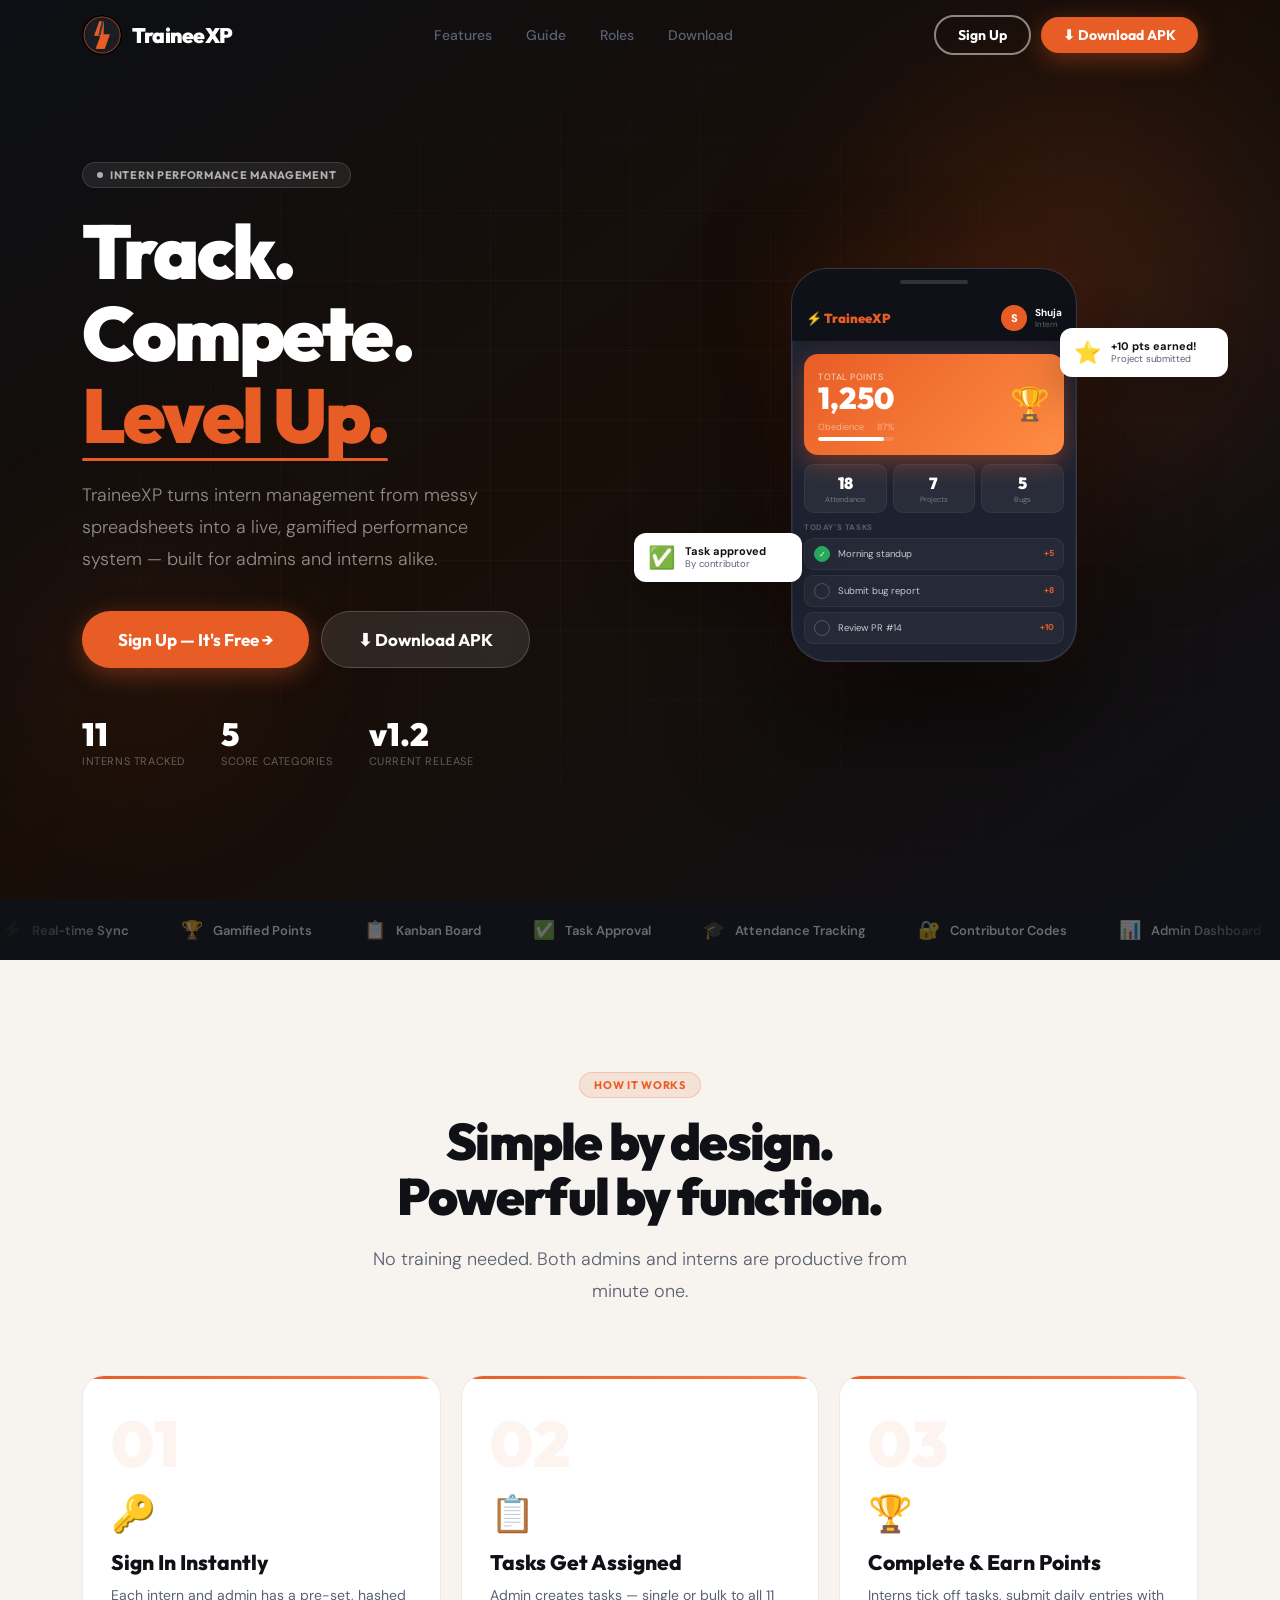
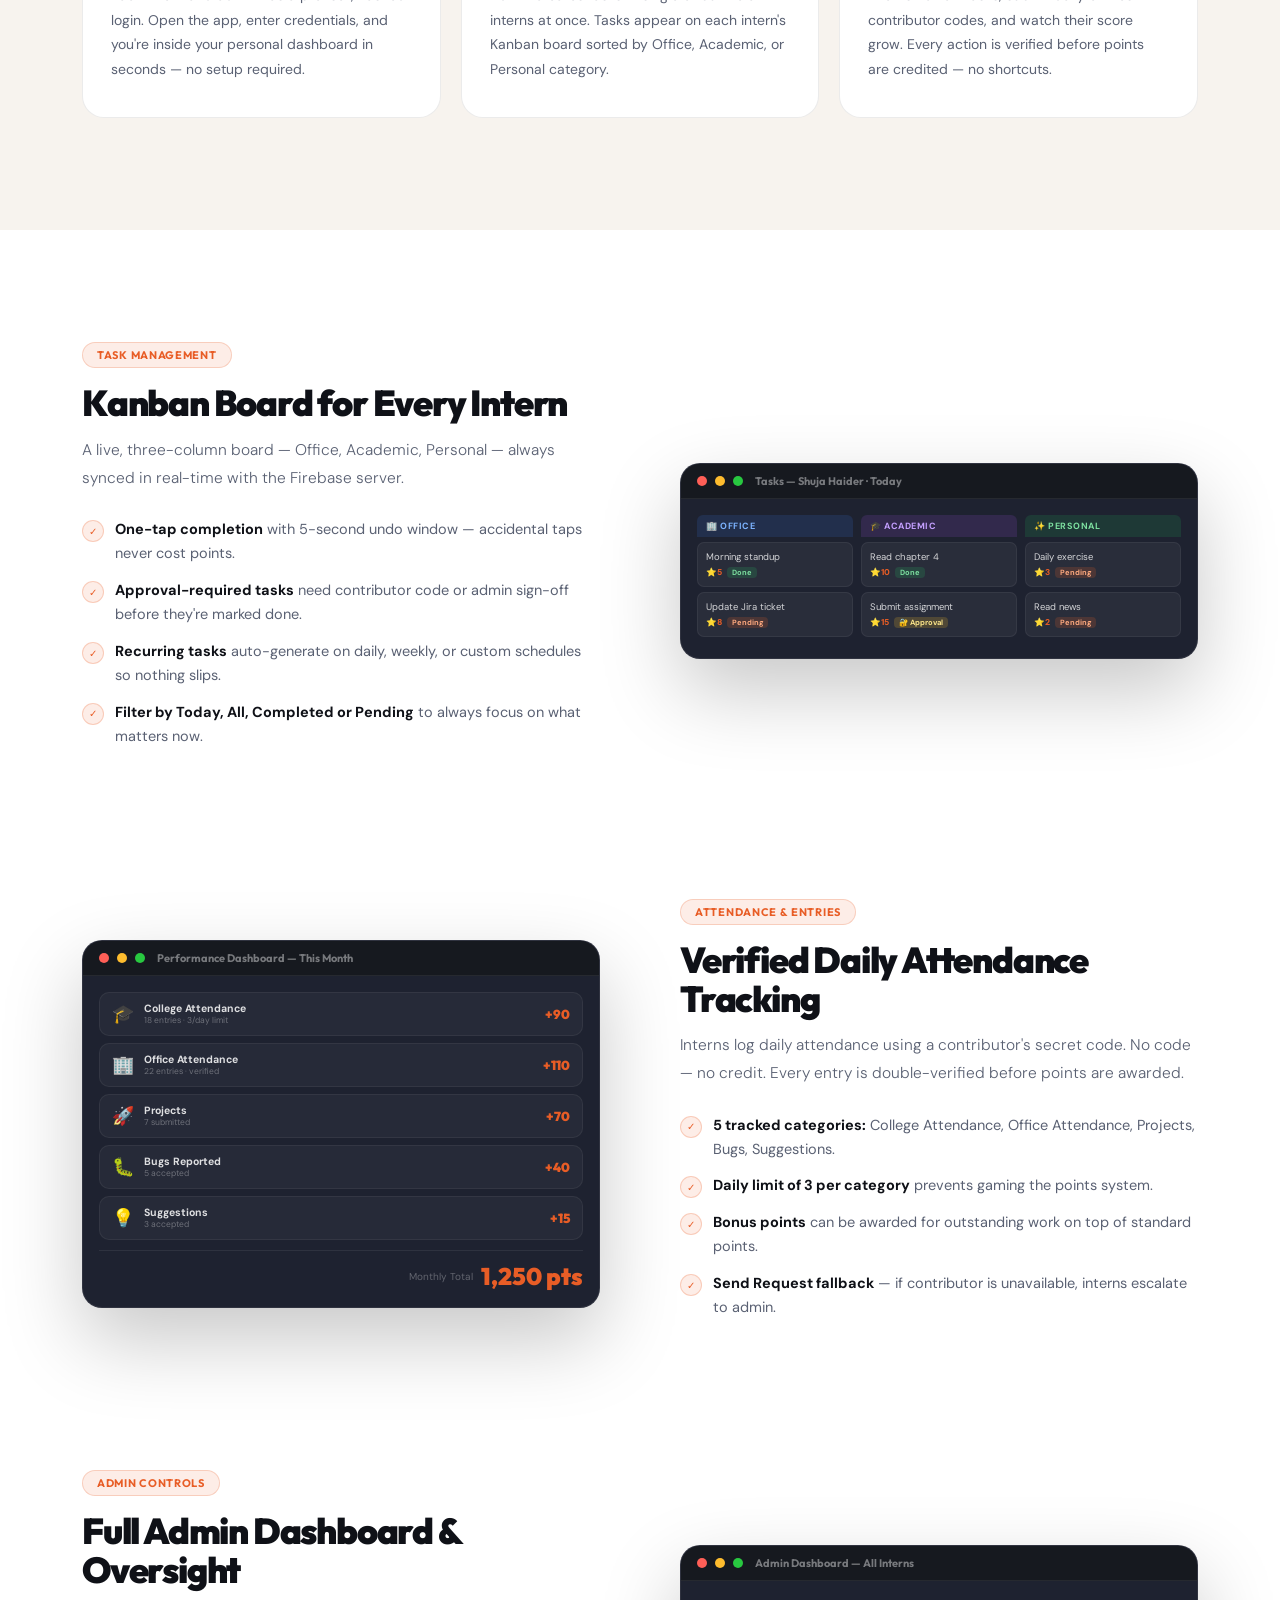
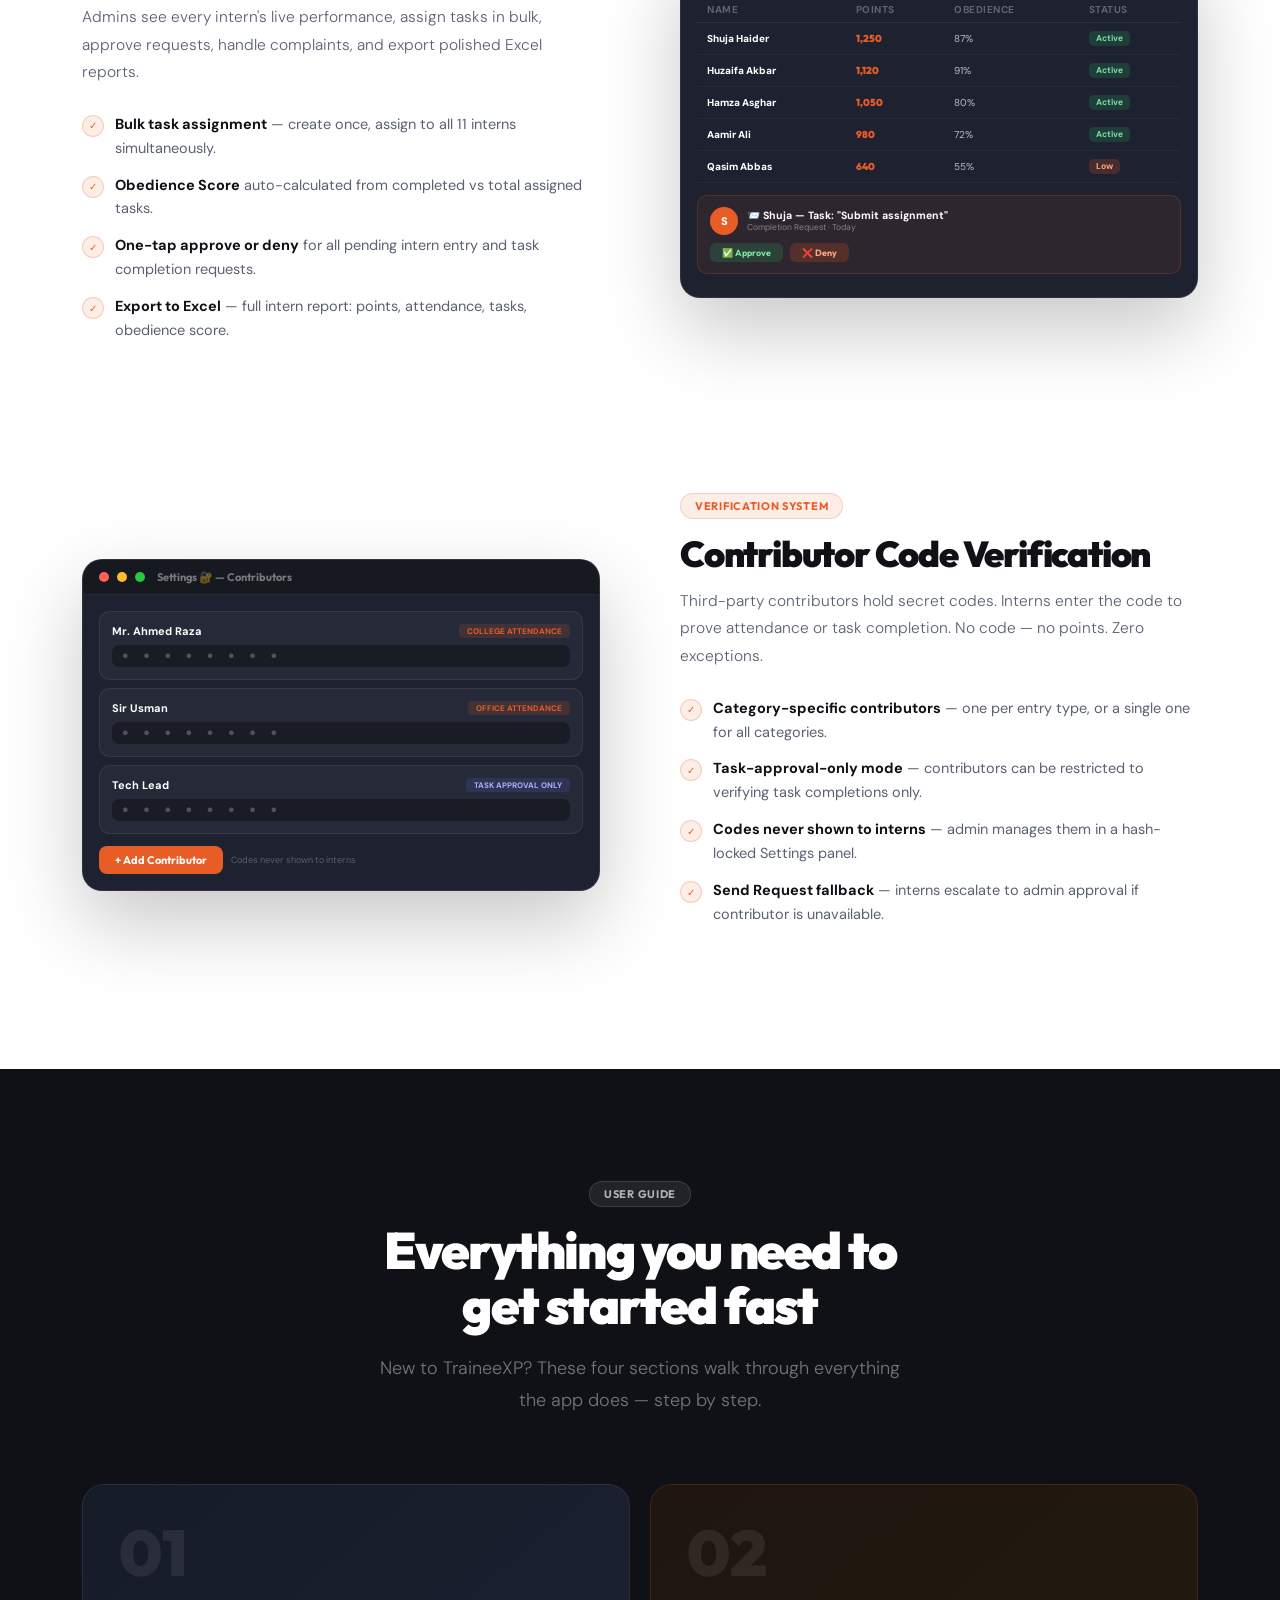
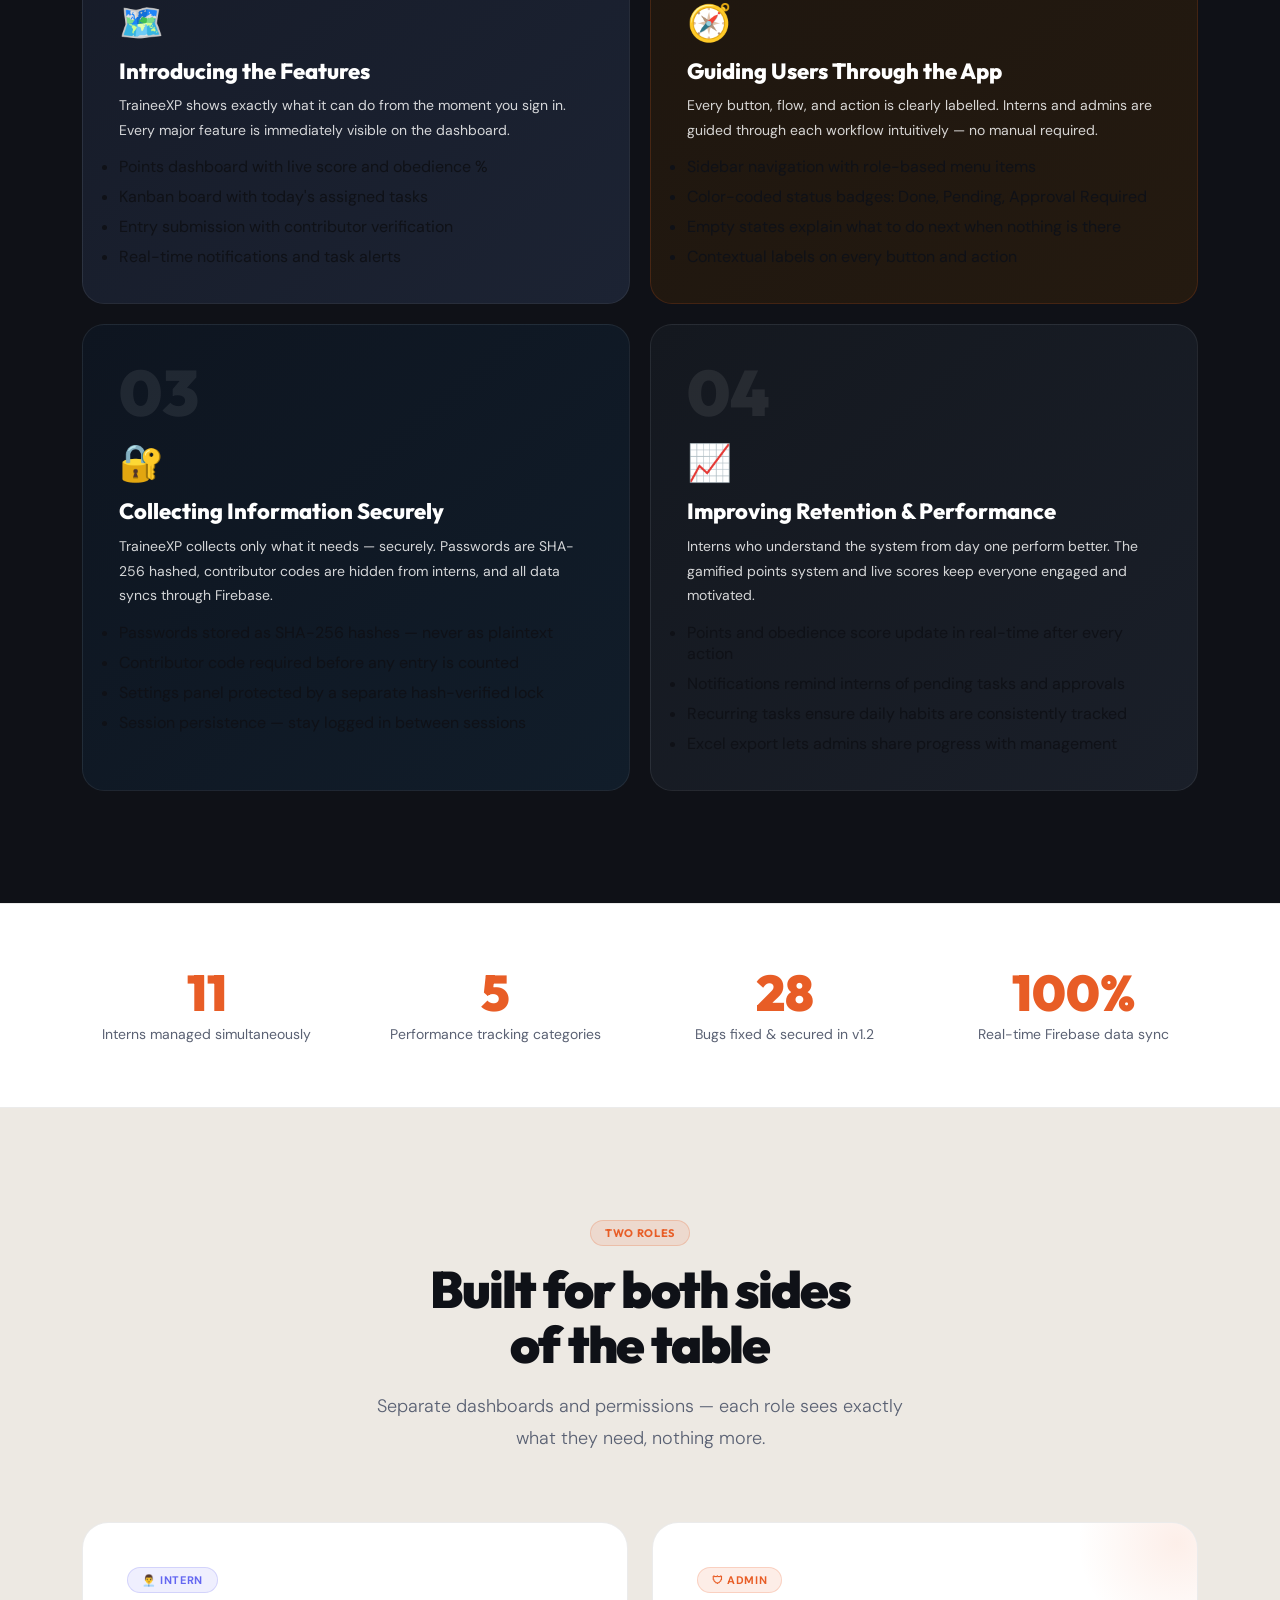
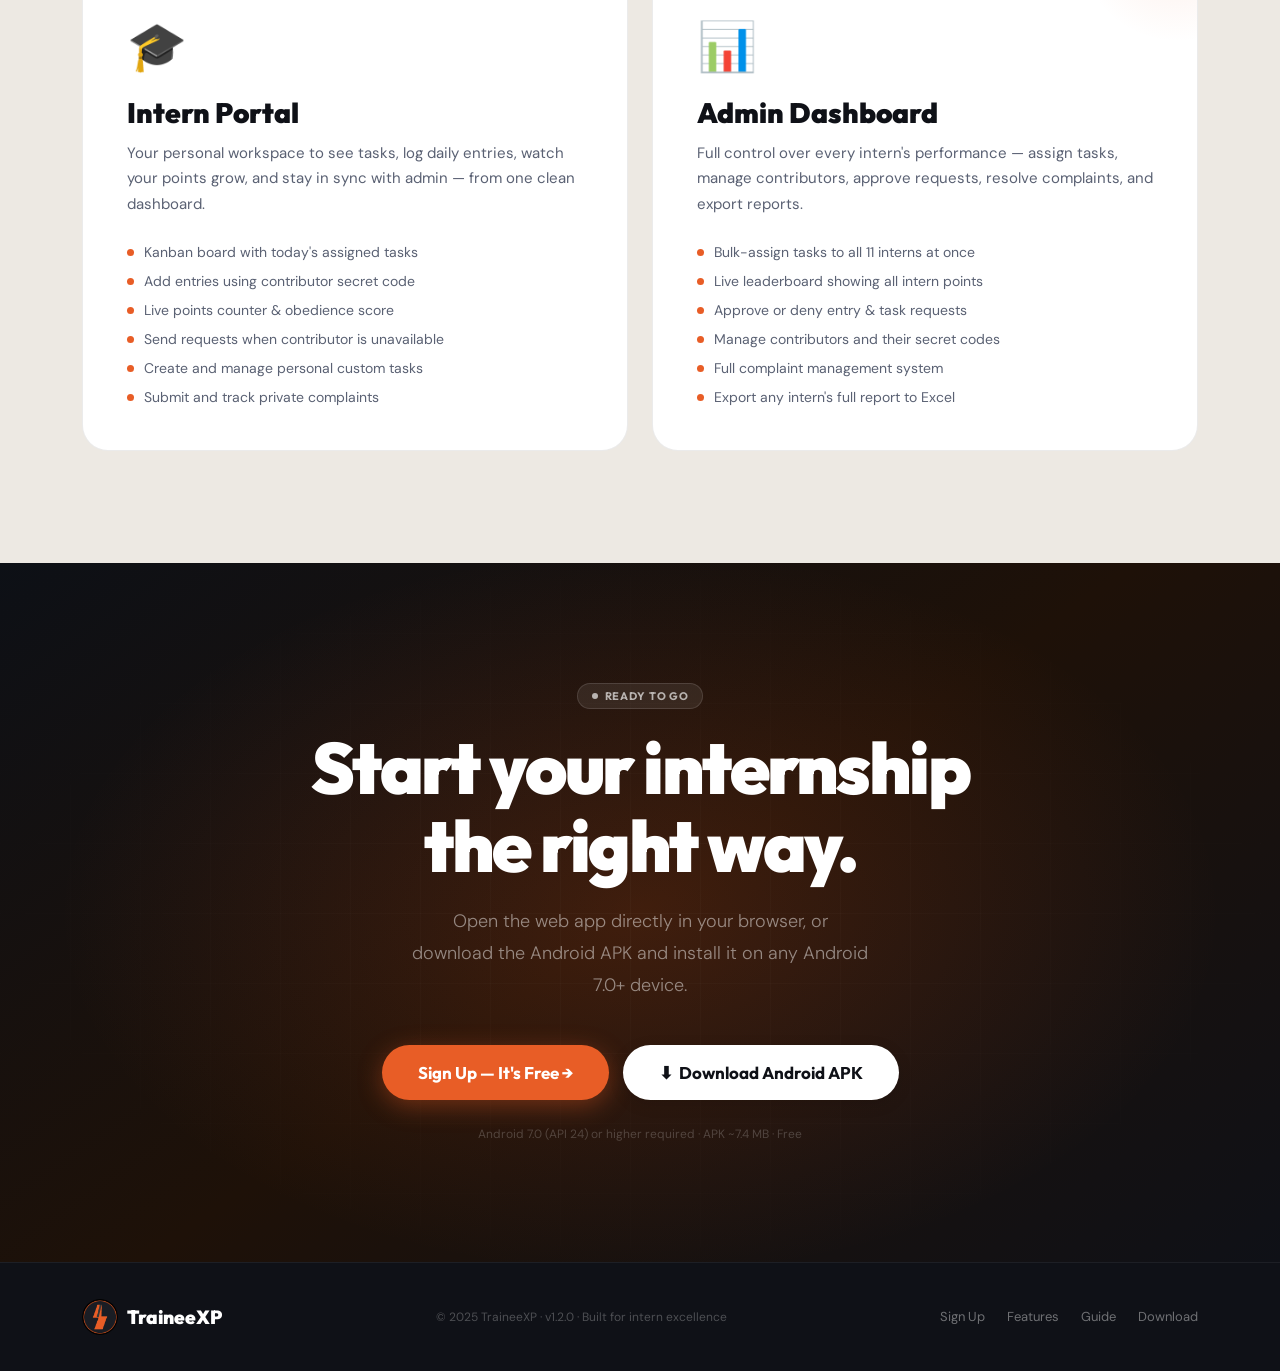
==== landing.html @ 6920e847 "tr" ====
<!DOCTYPE html>
<html lang="en">
<head>
<meta charset="UTF-8">
<meta name="viewport" content="width=device-width, initial-scale=1.0">
<meta name="description" content="TraineeXP — Gamified intern performance management. Track tasks, earn points, manage attendance — all in real-time.">
<title>TraineeXP — Intern Performance Management</title>
<link href="https://fonts.googleapis.com/css2?family=Outfit:wght@300;400;500;600;700;800;900&family=DM+Sans:ital,opsz,wght@0,9..40,300;0,9..40,400;0,9..40,500;0,9..40,600;1,9..40,300&display=swap" rel="stylesheet">
<style>
/* ═══════════════════════════════════════════
   TOKENS
═══════════════════════════════════════════ */
:root{
  --orange:#e85d26;--orange-h:#ff7a42;
  --orange-dim:rgba(232,93,38,.11);
  --dark:#0f1117;--dark2:#16191f;--dark3:#1e2230;--dark4:#252b3b;
  --cream:#f7f3ee;--cream2:#ede9e3;
  --txt:#0f1117;--txt2:#5a6173;--txt3:#9aa0b2;
  --bdr:rgba(0,0,0,.08);--bdr-d:rgba(255,255,255,.07);
  --r:16px;
}
*,*::before,*::after{box-sizing:border-box;margin:0;padding:0;}
html{scroll-behavior:smooth;}
body{font-family:'DM Sans',sans-serif;background:var(--cream);color:var(--txt);overflow-x:hidden;-webkit-font-smoothing:antialiased;}
h1,h2,h3,h4{font-family:'Outfit',sans-serif;line-height:1.08;}
a{text-decoration:none;color:inherit;}
img{display:block;max-width:100%;}
::-webkit-scrollbar{width:4px;}::-webkit-scrollbar-thumb{background:var(--orange);border-radius:99px;}

/* ═══════════════════════════════════════════
   UTILS
═══════════════════════════════════════════ */
.w{max-width:1180px;margin:0 auto;padding:0 32px;}
.tc{text-align:center;}.tc .sp{margin:0 auto;}

.btn{display:inline-flex;align-items:center;gap:8px;padding:13px 26px;border-radius:99px;font-family:'Outfit',sans-serif;font-size:15px;font-weight:700;transition:all .22s;white-space:nowrap;border:none;cursor:pointer;}
.btn-lg{padding:17px 36px;font-size:17px;}
.btn-o{background:var(--orange);color:#fff;box-shadow:0 6px 24px rgba(232,93,38,.38);}
.btn-o:hover{background:var(--orange-h);box-shadow:0 8px 32px rgba(232,93,38,.55);transform:translateY(-2px);}
.btn-w{background:#fff;color:var(--dark);box-shadow:0 4px 16px rgba(0,0,0,.12);}
.btn-w:hover{box-shadow:0 8px 28px rgba(0,0,0,.2);transform:translateY(-2px);}
.btn-ghost{background:rgba(255,255,255,.1);color:#fff;border:1.5px solid rgba(255,255,255,.18);backdrop-filter:blur(8px);}
.btn-ghost:hover{background:rgba(255,255,255,.18);transform:translateY(-1px);}
.btn-od{background:transparent;color:#fff;border:2px solid rgba(255,255,255,.5);font-weight:700;}
.btn-od:hover{border-color:var(--orange);color:var(--orange);background:rgba(232,93,38,.08);}
#nav.solid .btn-od{color:var(--txt);border-color:var(--orange);}
#nav.solid .btn-od:hover{background:var(--orange);color:#fff;}

.pill{display:inline-flex;align-items:center;gap:7px;padding:5px 14px;border-radius:99px;font-family:'Outfit',sans-serif;font-size:11px;font-weight:700;text-transform:uppercase;letter-spacing:.7px;}
.pill-o{background:var(--orange-dim);color:var(--orange);border:1px solid rgba(232,93,38,.22);}
.pill-d{background:rgba(255,255,255,.08);color:rgba(255,255,255,.65);border:1px solid rgba(255,255,255,.12);}
.pdot{width:6px;height:6px;border-radius:50%;background:currentColor;animation:pdotP 2s ease-in-out infinite;}
@keyframes pdotP{0%,100%{transform:scale(1);opacity:1;}50%{transform:scale(1.7);opacity:.5;}}

/* ═══════════════════════════════════════════
   NAV
═══════════════════════════════════════════ */
#nav{position:fixed;top:0;left:0;right:0;z-index:1000;transition:background .3s,box-shadow .3s;}
#nav.solid{background:rgba(247,243,238,.92);backdrop-filter:blur(20px);border-bottom:1px solid var(--bdr);box-shadow:0 2px 16px rgba(0,0,0,.06);}
.ni{display:flex;align-items:center;justify-content:space-between;height:70px;}
.nlogo{font-family:'Outfit',sans-serif;font-size:21px;font-weight:900;display:flex;align-items:center;gap:10px;letter-spacing:-.5px;color:#fff;transition:color .3s;}
#nav.solid .nlogo{color:var(--dark);}
.nlogo-ic{width:40px;height:40px;border-radius:50%;overflow:hidden;flex-shrink:0;display:flex;align-items:center;justify-content:center;}
.nlinks{display:flex;align-items:center;gap:34px;list-style:none;font-size:14px;font-weight:500;color:var(--txt2);}
.nlinks a:hover{color:var(--orange);}
.nact{display:flex;align-items:center;gap:10px;}
.nburger{display:none;flex-direction:column;gap:5px;padding:6px;background:none;border:none;cursor:pointer;}
.nburger span{display:block;width:22px;height:2px;background:var(--txt);border-radius:2px;transition:.3s;}

/* ═══════════════════════════════════════════
   MOBILE DRAWER
═══════════════════════════════════════════ */
.drawer{position:fixed;inset:0;z-index:999;background:var(--dark);display:none;flex-direction:column;align-items:center;justify-content:center;gap:32px;}
.drawer.open{display:flex;}
.drawer a{font-family:'Outfit',sans-serif;font-size:28px;font-weight:800;color:rgba(255,255,255,.7);transition:.2s;}
.drawer a:hover{color:var(--orange);}
.dclose{position:absolute;top:24px;right:26px;font-size:26px;color:rgba(255,255,255,.6);background:none;border:none;cursor:pointer;}

/* ═══════════════════════════════════════════
   HERO
═══════════════════════════════════════════ */
.hero{min-height:100vh;background:linear-gradient(145deg,#0c0f14 0%,#180e08 48%,#0f1117 100%);display:flex;align-items:center;padding:110px 0 80px;position:relative;overflow:hidden;}
.hgrid{position:absolute;inset:0;pointer-events:none;background-image:linear-gradient(rgba(255,255,255,.026) 1px,transparent 1px),linear-gradient(90deg,rgba(255,255,255,.026) 1px,transparent 1px);background-size:70px 70px;mask-image:radial-gradient(ellipse 90% 80% at 50% 50%,black 20%,transparent 75%);}
.hglow{position:absolute;border-radius:50%;filter:blur(80px);pointer-events:none;}
.hg1{width:580px;height:480px;right:-80px;top:5%;background:radial-gradient(circle,rgba(232,93,38,.23) 0%,transparent 70%);animation:gf 9s ease-in-out infinite;}
.hg2{width:320px;height:320px;left:-20px;bottom:8%;background:radial-gradient(circle,rgba(232,93,38,.1) 0%,transparent 70%);animation:gf 13s ease-in-out infinite reverse;}
@keyframes gf{0%,100%{transform:translateY(0);}50%{transform:translateY(-26px);}}
.hero-in{display:grid;grid-template-columns:1fr 1fr;gap:60px;align-items:center;position:relative;z-index:1;}
.htxt{color:#fff;}
.hey{margin-bottom:22px;}
.hh1{font-size:clamp(44px,6vw,76px);font-weight:900;letter-spacing:-2.5px;margin-bottom:22px;color:#fff;}
.hh1 em{font-style:normal;color:var(--orange);position:relative;display:inline-block;}
.hh1 em::after{content:'';position:absolute;left:0;bottom:-4px;right:0;height:3px;background:var(--orange);border-radius:2px;transform:scaleX(0);transform-origin:left;animation:lr .9s .7s cubic-bezier(.34,1.56,.64,1) forwards;}
@keyframes lr{to{transform:scaleX(1);}}
.hsub{font-size:18px;color:rgba(255,255,255,.52);max-width:420px;margin-bottom:36px;line-height:1.78;font-weight:300;}
.hbtns{display:flex;gap:12px;flex-wrap:wrap;margin-bottom:50px;}
.hstats{display:flex;gap:36px;flex-wrap:wrap;}
.hsn{font-family:'Outfit',sans-serif;font-size:32px;font-weight:900;color:#fff;line-height:1;}
.hsl{font-size:11px;color:rgba(255,255,255,.33);text-transform:uppercase;letter-spacing:.6px;margin-top:4px;}

/* Phone frame */
.hvis{position:relative;display:flex;justify-content:center;align-items:center;}
.phone-wrap{position:relative;z-index:2;animation:pr .9s .15s cubic-bezier(.34,1.56,.64,1) both;}
@keyframes pr{from{opacity:0;transform:scale(.82) translateY(40px);}to{opacity:1;transform:scale(1) translateY(0);}}
.phone{width:286px;background:var(--dark3);border-radius:36px;border:1.5px solid rgba(255,255,255,.1);overflow:hidden;box-shadow:0 0 0 1px rgba(255,255,255,.05) inset,0 50px 120px rgba(0,0,0,.7),0 0 80px rgba(232,93,38,.13);}
.pnotch{height:26px;background:var(--dark);display:flex;align-items:center;justify-content:center;}
.pnbar{width:68px;height:4px;border-radius:4px;background:rgba(255,255,255,.14);}
.ptbar{background:rgba(15,17,23,.96);padding:10px 14px;display:flex;align-items:center;justify-content:space-between;border-bottom:1px solid var(--bdr-d);}
.ptlogo{font-family:'Outfit',sans-serif;font-size:13px;font-weight:900;color:var(--orange);}
.ptav{width:26px;height:26px;border-radius:50%;background:var(--orange);display:flex;align-items:center;justify-content:center;font-size:11px;font-weight:900;color:#fff;}
.ptnm{font-size:10px;font-weight:700;color:#fff;}.ptrl{font-size:8px;color:rgba(255,255,255,.36);}
.pbody{padding:12px;}
.ptscard{border-radius:14px;padding:14px;margin-bottom:9px;background:linear-gradient(135deg,#e85d26,#ff8c42);display:flex;justify-content:space-between;align-items:center;box-shadow:0 8px 24px rgba(232,93,38,.4);}
.ptsn{font-family:'Outfit',sans-serif;font-size:30px;font-weight:900;color:#fff;line-height:1;}
.ptsl{font-size:9px;color:rgba(255,255,255,.72);text-transform:uppercase;letter-spacing:.5px;margin-top:3px;}
.ptsico{font-size:32px;}
.obw{margin-top:8px;}
.oblbl{display:flex;justify-content:space-between;font-size:9px;color:rgba(255,255,255,.48);margin-bottom:4px;}
.obtrack{height:4px;background:rgba(255,255,255,.15);border-radius:99px;overflow:hidden;}
.obfill{height:100%;background:#fff;border-radius:99px;width:87%;}
.mstats{display:grid;grid-template-columns:1fr 1fr 1fr;gap:6px;margin-bottom:9px;}
.mst{background:rgba(255,255,255,.05);border-radius:10px;padding:8px 4px;text-align:center;border:1px solid rgba(255,255,255,.05);}
.msn{font-family:'Outfit',sans-serif;font-size:16px;font-weight:900;color:#fff;}
.msl{font-size:7.5px;color:rgba(255,255,255,.36);margin-top:2px;}
.tlbl{font-size:8px;font-weight:700;color:rgba(255,255,255,.28);text-transform:uppercase;letter-spacing:.6px;margin-bottom:6px;}
.trow{display:flex;align-items:center;gap:8px;background:rgba(255,255,255,.04);border-radius:9px;padding:7px 9px;margin-bottom:5px;border:1px solid rgba(255,255,255,.05);}
.tcirc{width:16px;height:16px;border-radius:50%;flex-shrink:0;border:1.5px solid rgba(255,255,255,.2);}
.tcirc.done{background:#27ae60;border-color:#27ae60;display:flex;align-items:center;justify-content:center;font-size:8px;color:#fff;}
.ttitle{font-size:9.5px;color:rgba(255,255,255,.75);flex:1;}
.tpts{font-size:8.5px;color:var(--orange);font-weight:800;}
.fcard{position:absolute;background:#fff;border-radius:12px;padding:10px 14px;box-shadow:0 16px 48px rgba(0,0,0,.28);display:flex;align-items:center;gap:10px;z-index:3;min-width:168px;animation:cf 4s ease-in-out infinite;}
.fc2{animation-delay:2.1s;animation-direction:reverse;}
.fcl{right:-30px;top:60px;}.fcr{left:-36px;bottom:80px;}
@keyframes cf{0%,100%{transform:translateY(0);}50%{transform:translateY(-10px);}}
.fcico{font-size:22px;}.fct{font-size:11px;font-weight:700;color:var(--txt);}.fcs{font-size:9.5px;color:var(--txt2);}

/* ═══════════════════════════════════════════
   MARQUEE
═══════════════════════════════════════════ */
.mq{background:var(--dark);padding:18px 0;overflow:hidden;position:relative;}
.mq::before,.mq::after{content:'';position:absolute;top:0;bottom:0;width:130px;z-index:2;}
.mq::before{left:0;background:linear-gradient(90deg,var(--dark),transparent);}
.mq::after{right:0;background:linear-gradient(-90deg,var(--dark),transparent);}
.mqt{display:flex;gap:52px;align-items:center;animation:mqs 24s linear infinite;width:max-content;}
.mqt:hover{animation-play-state:paused;}
@keyframes mqs{from{transform:translateX(0);}to{transform:translateX(-50%);}}
.mqi{display:flex;align-items:center;gap:10px;color:rgba(255,255,255,.38);font-size:13px;font-weight:600;white-space:nowrap;}
.mqi span:first-child{font-size:18px;}

/* ═══════════════════════════════════════════
   SECTIONS
═══════════════════════════════════════════ */
section{padding:112px 0;}
.sey{margin-bottom:16px;}
.sh{font-size:clamp(34px,4vw,56px);font-weight:900;letter-spacing:-1.8px;margin-bottom:18px;}
.sp{font-size:18px;color:var(--txt2);max-width:540px;line-height:1.78;font-weight:300;}

.rv{opacity:0;transform:translateY(36px);transition:opacity .75s,transform .75s;}
.rv.in{opacity:1;transform:translateY(0);}
.d1{transition-delay:.1s;}.d2{transition-delay:.2s;}.d3{transition-delay:.3s;}.d4{transition-delay:.4s;}

/* HOW */
.steps{display:grid;grid-template-columns:repeat(3,1fr);gap:20px;margin-top:68px;}
.scard{background:#fff;border-radius:22px;padding:36px 28px;border:1px solid var(--bdr);position:relative;overflow:hidden;transition:transform .25s,box-shadow .25s;}
.scard:hover{transform:translateY(-5px);box-shadow:0 24px 64px rgba(0,0,0,.14);}
.scard::after{content:'';position:absolute;top:0;left:0;right:0;height:3px;background:linear-gradient(90deg,var(--orange),var(--orange-h));}
.snum{font-family:'Outfit',sans-serif;font-size:64px;font-weight:900;color:rgba(232,93,38,.07);line-height:1;margin-bottom:14px;}
.sico{font-size:36px;margin-bottom:14px;}
.sh3{font-size:21px;font-weight:800;margin-bottom:10px;}
.sp3{font-size:14px;color:var(--txt2);line-height:1.75;}

/* FEATURES */
.features{background:#fff;}
.frow{display:grid;grid-template-columns:1fr 1fr;gap:80px;align-items:center;margin-bottom:120px;}
.frow:last-child{margin-bottom:0;}
.frow.rev{direction:rtl;}
.frow.rev>*{direction:ltr;}
.ftxt .sh{font-size:36px;letter-spacing:-1.2px;margin-bottom:14px;}
.ftxt .sp{font-size:15.5px;max-width:100%;margin-bottom:26px;}
.fcks{display:flex;flex-direction:column;gap:13px;margin-bottom:30px;}
.fck-r{display:flex;align-items:flex-start;gap:11px;}
.fck-ic{width:22px;height:22px;border-radius:50%;flex-shrink:0;background:var(--orange-dim);border:1.5px solid rgba(232,93,38,.24);display:flex;align-items:center;justify-content:center;color:var(--orange);font-size:10px;margin-top:2px;}
.fck-tx{font-size:14.5px;color:var(--txt2);line-height:1.65;}
.fck-tx strong{color:var(--txt);}

/* Mock panels */
.mock{background:var(--dark3);border-radius:20px;overflow:hidden;border:1px solid rgba(255,255,255,.08);box-shadow:0 32px 80px rgba(0,0,0,.22);}
.mbar{background:var(--dark2);padding:10px 16px;display:flex;align-items:center;gap:8px;border-bottom:1px solid var(--bdr-d);}
.mdot{width:10px;height:10px;border-radius:50%;}
.mtitle{font-family:'Outfit',sans-serif;font-size:11px;font-weight:700;color:rgba(255,255,255,.42);margin-left:4px;}
.mbody{padding:16px;}

/* Kanban mock */
.kbg{display:grid;grid-template-columns:1fr 1fr 1fr;gap:8px;}
.kch{font-size:9px;font-weight:700;text-transform:uppercase;letter-spacing:.5px;padding:5px 9px;border-radius:6px 6px 0 0;margin-bottom:5px;}
.kc-off{background:rgba(59,130,246,.14);color:#7db4ff;}
.kc-aca{background:rgba(168,85,247,.14);color:#c4a0ff;}
.kc-per{background:rgba(34,197,94,.14);color:#7de0a0;}
.kc{background:rgba(255,255,255,.05);border-radius:7px;padding:8px;margin-bottom:5px;border:1px solid rgba(255,255,255,.06);}
.kct{font-size:9.5px;color:rgba(255,255,255,.8);margin-bottom:4px;}
.kcm{display:flex;gap:5px;align-items:center;flex-wrap:wrap;}
.kpts{font-size:8.5px;color:var(--orange);font-weight:800;}
.kbd{background:rgba(39,174,96,.2);color:#7de0a0;font-size:7.5px;padding:1px 5px;border-radius:4px;font-weight:700;}
.kpd{background:rgba(232,93,38,.18);color:#ffaa7f;font-size:7.5px;padding:1px 5px;border-radius:4px;font-weight:700;}
.kap{background:rgba(251,191,36,.18);color:#fde68a;font-size:7.5px;padding:1px 5px;border-radius:4px;font-weight:700;}

/* Entry mock */
.er{display:flex;align-items:center;justify-content:space-between;background:rgba(255,255,255,.04);border-radius:10px;padding:9px 12px;margin-bottom:7px;border:1px solid rgba(255,255,255,.06);}
.erl{display:flex;align-items:center;gap:10px;}
.eric{font-size:18px;}
.ernm{font-size:10.5px;font-weight:700;color:rgba(255,255,255,.85);}
.erct{font-size:8.5px;color:rgba(255,255,255,.33);}
.erpts{font-family:'Outfit',sans-serif;font-size:13px;font-weight:900;color:var(--orange);}

/* Admin table */
.at{width:100%;border-collapse:collapse;font-size:10px;}
.at th{color:rgba(255,255,255,.3);font-weight:700;text-transform:uppercase;letter-spacing:.5px;padding:6px 10px;text-align:left;border-bottom:1px solid rgba(255,255,255,.07);}
.at td{padding:8px 10px;color:rgba(255,255,255,.7);border-bottom:1px solid rgba(255,255,255,.04);}
.at tr:hover td{background:rgba(255,255,255,.03);}
.atn{font-weight:800;color:#fff !important;}
.atp{font-family:'Outfit',sans-serif;color:var(--orange)!important;font-weight:900;}
.atb{display:inline-block;padding:2px 7px;border-radius:5px;font-size:8.5px;font-weight:700;}
.atbg{background:rgba(39,174,96,.2);color:#7de0a0;}.atbr{background:rgba(232,93,38,.2);color:#ffaa7f;}
.reqcard{background:rgba(232,93,38,.08);border-radius:10px;padding:11px 12px;margin-bottom:7px;border:1px solid rgba(232,93,38,.2);}
.reqtop{display:flex;align-items:center;gap:9px;margin-bottom:8px;}
.reqav{width:28px;height:28px;border-radius:50%;background:var(--orange);display:flex;align-items:center;justify-content:center;font-size:11px;font-weight:900;color:#fff;flex-shrink:0;}
.reqnm{font-size:10.5px;font-weight:700;color:#fff;}.reqtp{font-size:8.5px;color:rgba(255,255,255,.42);}
.reqbtns{display:flex;gap:7px;}
.rb{padding:4px 12px;border-radius:6px;font-size:9px;font-weight:700;border:none;cursor:pointer;font-family:'Outfit',sans-serif;}
.rba{background:rgba(39,174,96,.2);color:#7de0a0;}.rbd{background:rgba(232,93,38,.2);color:#ffaa7f;}

/* Contrib mock */
.cc{background:rgba(255,255,255,.04);border-radius:11px;padding:12px;margin-bottom:8px;border:1px solid rgba(255,255,255,.07);}
.cct{display:flex;justify-content:space-between;align-items:center;margin-bottom:7px;}
.ccnm{font-size:11px;font-weight:700;color:#fff;}
.ccat{font-size:8px;padding:2px 8px;border-radius:4px;font-weight:700;text-transform:uppercase;}
.cco{background:rgba(232,93,38,.15);color:var(--orange);}.ccb{background:rgba(99,102,241,.15);color:#a5b4fc;}
.cccode{font-family:'Courier New',monospace;font-size:11px;color:rgba(255,255,255,.24);background:rgba(0,0,0,.35);padding:5px 10px;border-radius:7px;letter-spacing:4px;}

/* ONBOARDING */
.onboard{background:var(--dark);padding:112px 0;}
.obgrid{display:grid;grid-template-columns:1fr 1fr;gap:20px;margin-top:68px;}
.obcard{border-radius:22px;padding:36px;border:1px solid var(--bdr-d);position:relative;overflow:hidden;transition:transform .25s,box-shadow .25s;}
.obcard:hover{transform:translateY(-4px);box-shadow:0 24px 64px rgba(0,0,0,.3);}
.oba{background:linear-gradient(140deg,#161b28,#1c2333);}
.obb{background:linear-gradient(140deg,#1e160f,#241a10);border-color:rgba(232,93,38,.18);}
.obc{background:linear-gradient(140deg,#0e1520,#111d2a);}
.obd{background:linear-gradient(140deg,#14181f,#1a1f29);}
.obnum{font-family:'Outfit',sans-serif;font-size:64px;font-weight:900;color:rgba(255,255,255,.08);line-height:1;margin-bottom:14px;}
.obico{font-size:36px;margin-bottom:14px;}
.obh{font-family:'Outfit',sans-serif;font-size:22px;font-weight:800;color:#fff;margin-bottom:10px;}
.obp{font-size:14px;color:rgba(255,255,255,.82);line-height:1.75;}
.obul{margin-top:14px;display:flex;flex-direction:column;gap:9px;}
.obli{display:flex;align-items:flex-start;gap:9px;font-size:13px;color:rgba(255,255,255,.78);}
.obli::before{content:'→';color:var(--orange);font-weight:700;flex-shrink:0;font-size:12px;margin-top:1px;}

/* ROLES */
.roles{background:var(--cream2);padding:112px 0;}
.rgrid{display:grid;grid-template-columns:1fr 1fr;gap:24px;margin-top:68px;}
.rcard{background:#fff;border-radius:26px;padding:44px;border:1px solid var(--bdr);position:relative;overflow:hidden;transition:transform .25s,box-shadow .25s;}
.rcard:hover{transform:translateY(-5px);box-shadow:0 32px 80px rgba(0,0,0,.13);}
.rcard.adm::before{content:'';position:absolute;top:-80px;right:-80px;width:200px;height:200px;border-radius:50%;background:radial-gradient(circle,rgba(232,93,38,.1),transparent 70%);}
.rpill{display:inline-flex;align-items:center;gap:7px;padding:5px 14px;border-radius:99px;font-size:11px;font-weight:700;text-transform:uppercase;letter-spacing:.6px;margin-bottom:22px;}
.rpi{background:rgba(99,102,241,.1);color:#6366f1;border:1px solid rgba(99,102,241,.2);}
.rpa{background:var(--orange-dim);color:var(--orange);border:1px solid rgba(232,93,38,.2);}
.rico{font-size:48px;margin-bottom:20px;}
.rh{font-size:28px;font-weight:900;margin-bottom:12px;}
.rp{font-size:15px;color:var(--txt2);margin-bottom:26px;line-height:1.7;}
.rperks{display:flex;flex-direction:column;gap:11px;}
.rperk{display:flex;align-items:center;gap:10px;font-size:14px;color:var(--txt2);}
.rpdot{width:7px;height:7px;border-radius:50%;background:var(--orange);flex-shrink:0;}

/* STATS */
.statsbar{background:#fff;border-top:1px solid var(--bdr);border-bottom:1px solid var(--bdr);padding:64px 0;}
.sgrid{display:grid;grid-template-columns:repeat(4,1fr);gap:40px;text-align:center;}
.stn{font-family:'Outfit',sans-serif;font-size:50px;font-weight:900;color:var(--orange);line-height:1;}
.stl{font-size:14px;color:var(--txt2);margin-top:7px;}

/* CTA / DOWNLOAD */
.cta{background:linear-gradient(145deg,#0d1016 0%,#1e1108 50%,#0f1117 100%);padding:120px 0;position:relative;overflow:hidden;}
.cta::before{content:'';position:absolute;inset:0;background:radial-gradient(ellipse 70% 80% at 50% 50%,rgba(232,93,38,.17) 0%,transparent 65%);}
.cta::after{content:'';position:absolute;inset:0;background-image:linear-gradient(rgba(255,255,255,.024) 1px,transparent 1px),linear-gradient(90deg,rgba(255,255,255,.024) 1px,transparent 1px);background-size:70px 70px;mask-image:radial-gradient(ellipse 80% 80% at 50% 50%,black,transparent 80%);}
.ctain{position:relative;z-index:1;color:#fff;text-align:center;}
.ctah{font-size:clamp(40px,6vw,72px);font-weight:900;letter-spacing:-2.5px;margin-bottom:20px;color:#fff;}
.ctap{font-size:18px;color:rgba(255,255,255,.48);max-width:460px;margin:0 auto 44px;line-height:1.78;font-weight:300;}
.ctabtns{display:flex;justify-content:center;gap:14px;flex-wrap:wrap;}
.ctanote{margin-top:26px;font-size:12px;color:rgba(255,255,255,.2);}
.btn-dl{position:relative;overflow:hidden;}
.btn-dl::after{content:'';position:absolute;top:0;left:-100%;width:100%;height:100%;background:linear-gradient(90deg,transparent,rgba(255,255,255,.14),transparent);animation:sh 2.5s ease-in-out infinite;}
@keyframes sh{0%{left:-100%;}100%{left:200%;}}

/* FOOTER */
footer{background:var(--dark);border-top:1px solid rgba(255,255,255,.06);padding:36px 0;}
.fin{display:flex;align-items:center;justify-content:space-between;flex-wrap:wrap;gap:16px;}
.flogo{font-family:'Outfit',sans-serif;font-size:19px;font-weight:900;color:#fff;display:flex;align-items:center;gap:9px;}
.flic{width:36px;height:36px;border-radius:50%;overflow:hidden;flex-shrink:0;}
.fcopy{font-size:12px;color:rgba(255,255,255,.26);}
.flinks{display:flex;gap:22px;list-style:none;font-size:13px;color:rgba(255,255,255,.4);}
.flinks a:hover{color:var(--orange);}

/* ═══════════════════════════════════════════
   RESPONSIVE
═══════════════════════════════════════════ */
@media(max-width:960px){
  .hero-in,.frow,.obgrid,.rgrid{grid-template-columns:1fr;gap:44px;}
  .hvis{display:none;}
  .frow.rev{direction:ltr;}
  .steps{grid-template-columns:1fr;}
  .nlinks{display:none;}.nact .btn-od{display:none;}
  .nburger{display:flex;}
  .sgrid{grid-template-columns:1fr 1fr;}
}
@media(max-width:600px){
  section{padding:72px 0;}.w{padding:0 20px;}
  .hbtns,.ctabtns{flex-direction:column;align-items:flex-start;}
  .ctabtns{align-items:center;}
  .hstats{gap:22px;}.sgrid{gap:28px;}.stn{font-size:36px;}
  .fin{flex-direction:column;text-align:center;}.flinks{justify-content:center;}
}
</style>
</head>
<body>

<!-- MOBILE DRAWER -->
<div class="drawer" id="drawer">
  <button class="dclose" onclick="closeDrawer()">✕</button>
  <a href="#features"  onclick="closeDrawer()">Features</a>
  <a href="#onboard"   onclick="closeDrawer()">Guide</a>
  <a href="#roles"     onclick="closeDrawer()">Roles</a>
  <a href="#download"  onclick="closeDrawer()" style="color:var(--orange);">Download</a>
  <a href="index.html" onclick="closeDrawer()" class="btn btn-o" style="margin-top:8px;">Sign Up →</a>
</div>

<!-- NAV -->
<nav id="nav">
  <div class="w">
    <div class="ni">
      <a href="#" class="nlogo">
        <div class="nlogo-ic"><img src="[data-uri]" alt="TraineeXP" style="width:40px;height:40px;border-radius:50%;object-fit:cover;"></div>
        TraineeXP
      </a>
      <ul class="nlinks">
        <li><a href="#features">Features</a></li>
        <li><a href="#onboard">Guide</a></li>
        <li><a href="#roles">Roles</a></li>
        <li><a href="#download">Download</a></li>
      </ul>
      <div class="nact">
        <a href="index.html" class="btn btn-od" style="padding:9px 22px;font-size:14px;">Sign Up</a>
        <a href="#download" class="btn btn-o" style="padding:9px 22px;font-size:14px;" id="navDl">⬇ Download APK</a>
      </div>
      <button class="nburger" onclick="openDrawer()" aria-label="Menu">
        <span></span><span></span><span></span>
      </button>
    </div>
  </div>
</nav>

<!-- ════════════════ HERO ════════════════ -->
<section class="hero" id="top">
  <div class="hgrid"></div>
  <div class="hglow hg1"></div>
  <div class="hglow hg2"></div>
  <div class="w" style="width:100%;">
    <div class="hero-in">

      <!-- Text -->
      <div class="htxt">
        <div class="hey">
          <span class="pill pill-d"><span class="pdot"></span>Intern Performance Management</span>
        </div>
        <h1 class="hh1">Track. Compete.<br><em>Level Up.</em></h1>
        <p class="hsub">TraineeXP turns intern management from messy spreadsheets into a live, gamified performance system — built for admins and interns alike.</p>
        <div class="hbtns">
          <a href="index.html" class="btn btn-o btn-lg">Sign Up — It's Free →</a>
          <a href="#download"  class="btn btn-ghost btn-lg" id="heroDl">⬇ Download APK</a>
        </div>
        <div class="hstats">
          <div><div class="hsn">11</div><div class="hsl">Interns tracked</div></div>
          <div><div class="hsn">5</div><div class="hsl">Score categories</div></div>
          <div><div class="hsn">v1.2</div><div class="hsl">Current release</div></div>
        </div>
      </div>

      <!-- Phone -->
      <div class="hvis">
        <div class="fcard fcl">
          <div class="fcico">⭐</div>
          <div><div class="fct">+10 pts earned!</div><div class="fcs">Project submitted</div></div>
        </div>
        <div class="fcard fcr fc2">
          <div class="fcico">✅</div>
          <div><div class="fct">Task approved</div><div class="fcs">By contributor</div></div>
        </div>
        <div class="phone-wrap">
          <div class="phone">
            <div class="pnotch"><div class="pnbar"></div></div>
            <div class="ptbar">
              <div class="ptlogo">⚡ TraineeXP</div>
              <div style="display:flex;align-items:center;gap:8px;">
                <div class="ptav">S</div>
                <div><div class="ptnm">Shuja</div><div class="ptrl">Intern</div></div>
              </div>
            </div>
            <div class="pbody">
              <div class="ptscard">
                <div>
                  <div class="ptsl">Total Points</div>
                  <div class="ptsn">1,250</div>
                  <div class="obw">
                    <div class="oblbl"><span>Obedience</span><span>87%</span></div>
                    <div class="obtrack"><div class="obfill"></div></div>
                  </div>
                </div>
                <div class="ptsico">🏆</div>
              </div>
              <div class="mstats">
                <div class="mst"><div class="msn">18</div><div class="msl">Attendance</div></div>
                <div class="mst"><div class="msn">7</div><div class="msl">Projects</div></div>
                <div class="mst"><div class="msn">5</div><div class="msl">Bugs</div></div>
              </div>
              <div class="tlbl">Today's Tasks</div>
              <div class="trow"><div class="tcirc done">✓</div><div class="ttitle">Morning standup</div><div class="tpts">+5</div></div>
              <div class="trow"><div class="tcirc"></div><div class="ttitle">Submit bug report</div><div class="tpts">+8</div></div>
              <div class="trow"><div class="tcirc"></div><div class="ttitle">Review PR #14</div><div class="tpts">+10</div></div>
            </div>
          </div>
        </div>
      </div>

    </div>
  </div>
</section>

<!-- MARQUEE -->
<div class="mq">
  <div class="mqt">
    <div class="mqi"><span>⚡</span>Real-time Sync</div>
    <div class="mqi"><span>🏆</span>Gamified Points</div>
    <div class="mqi"><span>📋</span>Kanban Board</div>
    <div class="mqi"><span>✅</span>Task Approval</div>
    <div class="mqi"><span>🎓</span>Attendance Tracking</div>
    <div class="mqi"><span>🔐</span>Contributor Codes</div>
    <div class="mqi"><span>📊</span>Admin Dashboard</div>
    <div class="mqi"><span>📨</span>Send Requests</div>
    <div class="mqi"><span>📣</span>Complaints System</div>
    <div class="mqi"><span>📤</span>Excel Export</div>
    <div class="mqi"><span>🔁</span>Recurring Tasks</div>
    <div class="mqi"><span>📱</span>Android App</div>
    <div class="mqi"><span>⚡</span>Real-time Sync</div>
    <div class="mqi"><span>🏆</span>Gamified Points</div>
    <div class="mqi"><span>📋</span>Kanban Board</div>
    <div class="mqi"><span>✅</span>Task Approval</div>
    <div class="mqi"><span>🎓</span>Attendance Tracking</div>
    <div class="mqi"><span>🔐</span>Contributor Codes</div>
    <div class="mqi"><span>📊</span>Admin Dashboard</div>
    <div class="mqi"><span>📨</span>Send Requests</div>
    <div class="mqi"><span>📣</span>Complaints System</div>
    <div class="mqi"><span>📤</span>Excel Export</div>
    <div class="mqi"><span>🔁</span>Recurring Tasks</div>
    <div class="mqi"><span>📱</span>Android App</div>
  </div>
</div>

<!-- HOW IT WORKS -->
<section id="how">
  <div class="w">
    <div class="tc rv">
      <div class="sey"><span class="pill pill-o">How It Works</span></div>
      <h2 class="sh">Simple by design.<br>Powerful by function.</h2>
      <p class="sp">No training needed. Both admins and interns are productive from minute one.</p>
    </div>
    <div class="steps">
      <div class="scard rv d1">
        <div class="snum">01</div><div class="sico">🔑</div>
        <h3 class="sh3">Sign In Instantly</h3>
        <p class="sp3">Each intern and admin has a pre-set, hashed login. Open the app, enter credentials, and you're inside your personal dashboard in seconds — no setup required.</p>
      </div>
      <div class="scard rv d2">
        <div class="snum">02</div><div class="sico">📋</div>
        <h3 class="sh3">Tasks Get Assigned</h3>
        <p class="sp3">Admin creates tasks — single or bulk to all 11 interns at once. Tasks appear on each intern's Kanban board sorted by Office, Academic, or Personal category.</p>
      </div>
      <div class="scard rv d3">
        <div class="snum">03</div><div class="sico">🏆</div>
        <h3 class="sh3">Complete & Earn Points</h3>
        <p class="sp3">Interns tick off tasks, submit daily entries with contributor codes, and watch their score grow. Every action is verified before points are credited — no shortcuts.</p>
      </div>
    </div>
  </div>
</section>

<!-- FEATURES -->
<section class="features" id="features">
  <div class="w">

    <!-- F1: Kanban -->
    <div class="frow rv">
      <div class="ftxt">
        <div class="sey"><span class="pill pill-o">Task Management</span></div>
        <h2 class="sh">Kanban Board for Every Intern</h2>
        <p class="sp">A live, three-column board — Office, Academic, Personal — always synced in real-time with the Firebase server.</p>
        <div class="fcks">
          <div class="fck-r"><div class="fck-ic">✓</div><div class="fck-tx"><strong>One-tap completion</strong> with 5-second undo window — accidental taps never cost points.</div></div>
          <div class="fck-r"><div class="fck-ic">✓</div><div class="fck-tx"><strong>Approval-required tasks</strong> need contributor code or admin sign-off before they're marked done.</div></div>
          <div class="fck-r"><div class="fck-ic">✓</div><div class="fck-tx"><strong>Recurring tasks</strong> auto-generate on daily, weekly, or custom schedules so nothing slips.</div></div>
          <div class="fck-r"><div class="fck-ic">✓</div><div class="fck-tx"><strong>Filter by Today, All, Completed or Pending</strong> to always focus on what matters now.</div></div>
        </div>
      </div>
      <div class="mock">
        <div class="mbar">
          <div class="mdot" style="background:#ff5f57;"></div><div class="mdot" style="background:#febc2e;"></div><div class="mdot" style="background:#28c840;"></div>
          <div class="mtitle">Tasks — Shuja Haider · Today</div>
        </div>
        <div class="mbody">
          <div class="kbg">
            <div>
              <div class="kch kc-off">🏢 Office</div>
              <div class="kc"><div class="kct">Morning standup</div><div class="kcm"><span class="kpts">⭐5</span><span class="kbd">Done</span></div></div>
              <div class="kc"><div class="kct">Update Jira ticket</div><div class="kcm"><span class="kpts">⭐8</span><span class="kpd">Pending</span></div></div>
            </div>
            <div>
              <div class="kch kc-aca">🎓 Academic</div>
              <div class="kc"><div class="kct">Read chapter 4</div><div class="kcm"><span class="kpts">⭐10</span><span class="kbd">Done</span></div></div>
              <div class="kc"><div class="kct">Submit assignment</div><div class="kcm"><span class="kpts">⭐15</span><span class="kap">🔐 Approval</span></div></div>
            </div>
            <div>
              <div class="kch kc-per">✨ Personal</div>
              <div class="kc"><div class="kct">Daily exercise</div><div class="kcm"><span class="kpts">⭐3</span><span class="kpd">Pending</span></div></div>
              <div class="kc"><div class="kct">Read news</div><div class="kcm"><span class="kpts">⭐2</span><span class="kpd">Pending</span></div></div>
            </div>
          </div>
        </div>
      </div>
    </div>

    <!-- F2: Entries -->
    <div class="frow rev rv">
      <div class="ftxt">
        <div class="sey"><span class="pill pill-o">Attendance & Entries</span></div>
        <h2 class="sh">Verified Daily Attendance Tracking</h2>
        <p class="sp">Interns log daily attendance using a contributor's secret code. No code — no credit. Every entry is double-verified before points are awarded.</p>
        <div class="fcks">
          <div class="fck-r"><div class="fck-ic">✓</div><div class="fck-tx"><strong>5 tracked categories:</strong> College Attendance, Office Attendance, Projects, Bugs, Suggestions.</div></div>
          <div class="fck-r"><div class="fck-ic">✓</div><div class="fck-tx"><strong>Daily limit of 3 per category</strong> prevents gaming the points system.</div></div>
          <div class="fck-r"><div class="fck-ic">✓</div><div class="fck-tx"><strong>Bonus points</strong> can be awarded for outstanding work on top of standard points.</div></div>
          <div class="fck-r"><div class="fck-ic">✓</div><div class="fck-tx"><strong>Send Request fallback</strong> — if contributor is unavailable, interns escalate to admin.</div></div>
        </div>
      </div>
      <div class="mock">
        <div class="mbar">
          <div class="mdot" style="background:#ff5f57;"></div><div class="mdot" style="background:#febc2e;"></div><div class="mdot" style="background:#28c840;"></div>
          <div class="mtitle">Performance Dashboard — This Month</div>
        </div>
        <div class="mbody">
          <div class="er"><div class="erl"><div class="eric">🎓</div><div><div class="ernm">College Attendance</div><div class="erct">18 entries · 3/day limit</div></div></div><div class="erpts">+90</div></div>
          <div class="er"><div class="erl"><div class="eric">🏢</div><div><div class="ernm">Office Attendance</div><div class="erct">22 entries · verified</div></div></div><div class="erpts">+110</div></div>
          <div class="er"><div class="erl"><div class="eric">🚀</div><div><div class="ernm">Projects</div><div class="erct">7 submitted</div></div></div><div class="erpts">+70</div></div>
          <div class="er"><div class="erl"><div class="eric">🐛</div><div><div class="ernm">Bugs Reported</div><div class="erct">5 accepted</div></div></div><div class="erpts">+40</div></div>
          <div class="er"><div class="erl"><div class="eric">💡</div><div><div class="ernm">Suggestions</div><div class="erct">3 accepted</div></div></div><div class="erpts">+15</div></div>
          <div style="display:flex;justify-content:flex-end;align-items:center;gap:8px;margin-top:10px;padding-top:10px;border-top:1px solid rgba(255,255,255,.07);">
            <span style="font-size:10px;color:rgba(255,255,255,.3);">Monthly Total</span>
            <span style="font-family:'Outfit',sans-serif;font-size:24px;font-weight:900;color:var(--orange);">1,250 pts</span>
          </div>
        </div>
      </div>
    </div>

    <!-- F3: Admin -->
    <div class="frow rv">
      <div class="ftxt">
        <div class="sey"><span class="pill pill-o">Admin Controls</span></div>
        <h2 class="sh">Full Admin Dashboard & Oversight</h2>
        <p class="sp">Admins see every intern's live performance, assign tasks in bulk, approve requests, handle complaints, and export polished Excel reports.</p>
        <div class="fcks">
          <div class="fck-r"><div class="fck-ic">✓</div><div class="fck-tx"><strong>Bulk task assignment</strong> — create once, assign to all 11 interns simultaneously.</div></div>
          <div class="fck-r"><div class="fck-ic">✓</div><div class="fck-tx"><strong>Obedience Score</strong> auto-calculated from completed vs total assigned tasks.</div></div>
          <div class="fck-r"><div class="fck-ic">✓</div><div class="fck-tx"><strong>One-tap approve or deny</strong> for all pending intern entry and task completion requests.</div></div>
          <div class="fck-r"><div class="fck-ic">✓</div><div class="fck-tx"><strong>Export to Excel</strong> — full intern report: points, attendance, tasks, obedience score.</div></div>
        </div>
      </div>
      <div class="mock">
        <div class="mbar">
          <div class="mdot" style="background:#ff5f57;"></div><div class="mdot" style="background:#febc2e;"></div><div class="mdot" style="background:#28c840;"></div>
          <div class="mtitle">Admin Dashboard — All Interns</div>
        </div>
        <div class="mbody">
          <table class="at">
            <thead><tr><th>Name</th><th>Points</th><th>Obedience</th><th>Status</th></tr></thead>
            <tbody>
              <tr><td class="atn">Shuja Haider</td><td class="atp">1,250</td><td>87%</td><td><span class="atb atbg">Active</span></td></tr>
              <tr><td class="atn">Huzaifa Akbar</td><td class="atp">1,120</td><td>91%</td><td><span class="atb atbg">Active</span></td></tr>
              <tr><td class="atn">Hamza Asghar</td><td class="atp">1,050</td><td>80%</td><td><span class="atb atbg">Active</span></td></tr>
              <tr><td class="atn">Aamir Ali</td><td class="atp">980</td><td>72%</td><td><span class="atb atbg">Active</span></td></tr>
              <tr><td class="atn">Qasim Abbas</td><td class="atp">640</td><td>55%</td><td><span class="atb atbr">Low</span></td></tr>
            </tbody>
          </table>
          <div style="margin-top:12px;">
            <div class="reqcard">
              <div class="reqtop">
                <div class="reqav">S</div>
                <div><div class="reqnm">📨 Shuja — Task: "Submit assignment"</div><div class="reqtp">Completion Request · Today</div></div>
              </div>
              <div class="reqbtns"><button class="rb rba">✅ Approve</button><button class="rb rbd">❌ Deny</button></div>
            </div>
          </div>
        </div>
      </div>
    </div>

    <!-- F4: Contributors -->
    <div class="frow rev rv">
      <div class="ftxt">
        <div class="sey"><span class="pill pill-o">Verification System</span></div>
        <h2 class="sh">Contributor Code Verification</h2>
        <p class="sp">Third-party contributors hold secret codes. Interns enter the code to prove attendance or task completion. No code — no points. Zero exceptions.</p>
        <div class="fcks">
          <div class="fck-r"><div class="fck-ic">✓</div><div class="fck-tx"><strong>Category-specific contributors</strong> — one per entry type, or a single one for all categories.</div></div>
          <div class="fck-r"><div class="fck-ic">✓</div><div class="fck-tx"><strong>Task-approval-only mode</strong> — contributors can be restricted to verifying task completions only.</div></div>
          <div class="fck-r"><div class="fck-ic">✓</div><div class="fck-tx"><strong>Codes never shown to interns</strong> — admin manages them in a hash-locked Settings panel.</div></div>
          <div class="fck-r"><div class="fck-ic">✓</div><div class="fck-tx"><strong>Send Request fallback</strong> — interns escalate to admin approval if contributor is unavailable.</div></div>
        </div>
      </div>
      <div class="mock">
        <div class="mbar">
          <div class="mdot" style="background:#ff5f57;"></div><div class="mdot" style="background:#febc2e;"></div><div class="mdot" style="background:#28c840;"></div>
          <div class="mtitle">Settings 🔐 — Contributors</div>
        </div>
        <div class="mbody">
          <div class="cc"><div class="cct"><div class="ccnm">Mr. Ahmed Raza</div><div class="ccat cco">College Attendance</div></div><div class="cccode">● ● ● ● ● ● ● ●</div></div>
          <div class="cc"><div class="cct"><div class="ccnm">Sir Usman</div><div class="ccat cco">Office Attendance</div></div><div class="cccode">● ● ● ● ● ● ● ●</div></div>
          <div class="cc"><div class="cct"><div class="ccnm">Tech Lead</div><div class="ccat ccb">Task Approval Only</div></div><div class="cccode">● ● ● ● ● ● ● ●</div></div>
          <div style="margin-top:12px;display:flex;gap:8px;align-items:center;">
            <button style="background:var(--orange);color:#fff;border:none;border-radius:8px;padding:7px 16px;font-size:11px;font-weight:700;cursor:pointer;font-family:'Outfit',sans-serif;">+ Add Contributor</button>
            <span style="font-size:9px;color:rgba(255,255,255,.28);">Codes never shown to interns</span>
          </div>
        </div>
      </div>
    </div>

  </div>
</section>

<!-- ONBOARDING GUIDE -->
<section class="onboard" id="onboard">
  <div class="w">
    <div class="tc rv" style="color:#fff;">
      <div class="sey"><span class="pill pill-d">User Guide</span></div>
      <h2 class="sh" style="color:#fff;">Everything you need to<br>get started fast</h2>
      <p class="sp tc" style="color:rgba(255,255,255,.42);">New to TraineeXP? These four sections walk through everything the app does — step by step.</p>
    </div>
    <div class="obgrid">
      <div class="obcard oba rv d1">
        <div class="obnum">01</div><div class="obico">🗺️</div>
        <h3 class="obh">Introducing the Features</h3>
        <p class="obp">TraineeXP shows exactly what it can do from the moment you sign in. Every major feature is immediately visible on the dashboard.</p>
        <ul class="obul">
          <li>Points dashboard with live score and obedience %</li>
          <li>Kanban board with today's assigned tasks</li>
          <li>Entry submission with contributor verification</li>
          <li>Real-time notifications and task alerts</li>
        </ul>
      </div>
      <div class="obcard obb rv d2">
        <div class="obnum">02</div><div class="obico">🧭</div>
        <h3 class="obh">Guiding Users Through the App</h3>
        <p class="obp">Every button, flow, and action is clearly labelled. Interns and admins are guided through each workflow intuitively — no manual required.</p>
        <ul class="obul">
          <li>Sidebar navigation with role-based menu items</li>
          <li>Color-coded status badges: Done, Pending, Approval Required</li>
          <li>Empty states explain what to do next when nothing is there</li>
          <li>Contextual labels on every button and action</li>
        </ul>
      </div>
      <div class="obcard obc rv d3">
        <div class="obnum">03</div><div class="obico">🔐</div>
        <h3 class="obh">Collecting Information Securely</h3>
        <p class="obp">TraineeXP collects only what it needs — securely. Passwords are SHA-256 hashed, contributor codes are hidden from interns, and all data syncs through Firebase.</p>
        <ul class="obul">
          <li>Passwords stored as SHA-256 hashes — never as plaintext</li>
          <li>Contributor code required before any entry is counted</li>
          <li>Settings panel protected by a separate hash-verified lock</li>
          <li>Session persistence — stay logged in between sessions</li>
        </ul>
      </div>
      <div class="obcard obd rv d4">
        <div class="obnum">04</div><div class="obico">📈</div>
        <h3 class="obh">Improving Retention & Performance</h3>
        <p class="obp">Interns who understand the system from day one perform better. The gamified points system and live scores keep everyone engaged and motivated.</p>
        <ul class="obul">
          <li>Points and obedience score update in real-time after every action</li>
          <li>Notifications remind interns of pending tasks and approvals</li>
          <li>Recurring tasks ensure daily habits are consistently tracked</li>
          <li>Excel export lets admins share progress with management</li>
        </ul>
      </div>
    </div>
  </div>
</section>

<!-- STATS BAR -->
<div class="statsbar">
  <div class="w">
    <div class="sgrid">
      <div class="rv tc"><div class="stn" data-target="11">0</div><div class="stl">Interns managed simultaneously</div></div>
      <div class="rv d1 tc"><div class="stn" data-target="5">0</div><div class="stl">Performance tracking categories</div></div>
      <div class="rv d2 tc"><div class="stn" data-target="28">0</div><div class="stl">Bugs fixed &amp; secured in v1.2</div></div>
      <div class="rv d3 tc"><div class="stn" data-target="100" data-sfx="%">0</div><div class="stl">Real-time Firebase data sync</div></div>
    </div>
  </div>
</div>

<!-- ROLES -->
<section class="roles" id="roles">
  <div class="w">
    <div class="tc rv">
      <div class="sey"><span class="pill pill-o">Two Roles</span></div>
      <h2 class="sh">Built for both sides<br>of the table</h2>
      <p class="sp">Separate dashboards and permissions — each role sees exactly what they need, nothing more.</p>
    </div>
    <div class="rgrid">
      <div class="rcard rv d1">
        <div class="rpill rpi">👨‍💼 Intern</div>
        <div class="rico">🎓</div>
        <h3 class="rh">Intern Portal</h3>
        <p class="rp">Your personal workspace to see tasks, log daily entries, watch your points grow, and stay in sync with admin — from one clean dashboard.</p>
        <div class="rperks">
          <div class="rperk"><div class="rpdot"></div>Kanban board with today's assigned tasks</div>
          <div class="rperk"><div class="rpdot"></div>Add entries using contributor secret code</div>
          <div class="rperk"><div class="rpdot"></div>Live points counter &amp; obedience score</div>
          <div class="rperk"><div class="rpdot"></div>Send requests when contributor is unavailable</div>
          <div class="rperk"><div class="rpdot"></div>Create and manage personal custom tasks</div>
          <div class="rperk"><div class="rpdot"></div>Submit and track private complaints</div>
        </div>
      </div>
      <div class="rcard adm rv d2">
        <div class="rpill rpa">🛡 Admin</div>
        <div class="rico">📊</div>
        <h3 class="rh">Admin Dashboard</h3>
        <p class="rp">Full control over every intern's performance — assign tasks, manage contributors, approve requests, resolve complaints, and export reports.</p>
        <div class="rperks">
          <div class="rperk"><div class="rpdot"></div>Bulk-assign tasks to all 11 interns at once</div>
          <div class="rperk"><div class="rpdot"></div>Live leaderboard showing all intern points</div>
          <div class="rperk"><div class="rpdot"></div>Approve or deny entry &amp; task requests</div>
          <div class="rperk"><div class="rpdot"></div>Manage contributors and their secret codes</div>
          <div class="rperk"><div class="rpdot"></div>Full complaint management system</div>
          <div class="rperk"><div class="rpdot"></div>Export any intern's full report to Excel</div>
        </div>
      </div>
    </div>
  </div>
</section>

<!-- DOWNLOAD / CTA -->
<section class="cta" id="download">
  <div class="w">
    <div class="ctain rv">
      <div style="margin-bottom:20px;"><span class="pill pill-d"><span class="pdot"></span>Ready to Go</span></div>
      <h2 class="ctah">Start your internship<br>the right way.</h2>
      <p class="ctap">Open the web app directly in your browser, or download the Android APK and install it on any Android 7.0+ device.</p>
      <div class="ctabtns">
        <a href="index.html" class="btn btn-o btn-lg">Sign Up — It's Free →</a>
        <button class="btn btn-w btn-lg btn-dl" id="ctaDl">⬇ &nbsp;Download Android APK</button>
      </div>
      <p class="ctanote">Android 7.0 (API 24) or higher required · APK ~7.4 MB · Free</p>
    </div>
  </div>
</section>

<!-- FOOTER -->
<footer>
  <div class="w">
    <div class="fin">
      <div class="flogo"><div class="flic"><img src="[data-uri]" alt="TraineeXP" style="width:36px;height:36px;border-radius:50%;object-fit:cover;"></div>TraineeXP</div>
      <div class="fcopy">© 2025 TraineeXP · v1.2.0 · Built for intern excellence</div>
      <ul class="flinks">
        <li><a href="index.html">Sign Up</a></li>
        <li><a href="#features">Features</a></li>
        <li><a href="#onboard">Guide</a></li>
        <li><a href="#download">Download</a></li>
      </ul>
    </div>
  </div>
</footer>

<script>
// ─── APK Download ─────────────────────────────────────────────
// Place TraineeXP-v1.2.0.apk in the same folder as this HTML file.
function dlApk() {
  const a = document.createElement('a');
  a.href = 'TraineeXP-v1.2.0.apk';
  a.download = 'TraineeXP-v1.2.0.apk';
  document.body.appendChild(a); a.click(); document.body.removeChild(a);
}
['ctaDl','heroDl','navDl'].forEach(id => {
  const el = document.getElementById(id);
  if (el) el.addEventListener('click', function(e){ e.preventDefault(); dlApk(); });
});

// ─── Navbar scroll ────────────────────────────────────────────
window.addEventListener('scroll', () => {
  document.getElementById('nav').classList.toggle('solid', window.scrollY > 50);
});

// ─── Mobile drawer ────────────────────────────────────────────
function openDrawer()  { document.getElementById('drawer').classList.add('open');  document.body.style.overflow='hidden'; }
function closeDrawer() { document.getElementById('drawer').classList.remove('open'); document.body.style.overflow=''; }

// ─── Scroll reveal ────────────────────────────────────────────
const io = new IntersectionObserver(entries => {
  entries.forEach(e => { if (e.isIntersecting) e.target.classList.add('in'); });
}, { threshold: 0.1, rootMargin: '0px 0px -48px 0px' });
document.querySelectorAll('.rv').forEach(el => io.observe(el));

// ─── Count-up ─────────────────────────────────────────────────
const cio = new IntersectionObserver(entries => {
  entries.forEach(e => {
    if (!e.isIntersecting) return;
    const el = e.target, end = +el.dataset.target, sfx = el.dataset.sfx || '';
    const t0 = performance.now(), dur = 1600;
    (function tick(now) {
      const p = Math.min((now-t0)/dur,1);
      el.textContent = Math.round(end*(1-Math.pow(1-p,3))) + sfx;
      if(p<1) requestAnimationFrame(tick);
    })(performance.now());
    cio.unobserve(el);
  });
}, { threshold: 0.5 });
document.querySelectorAll('[data-target]').forEach(el => cio.observe(el));
</script>
</body>
</html>
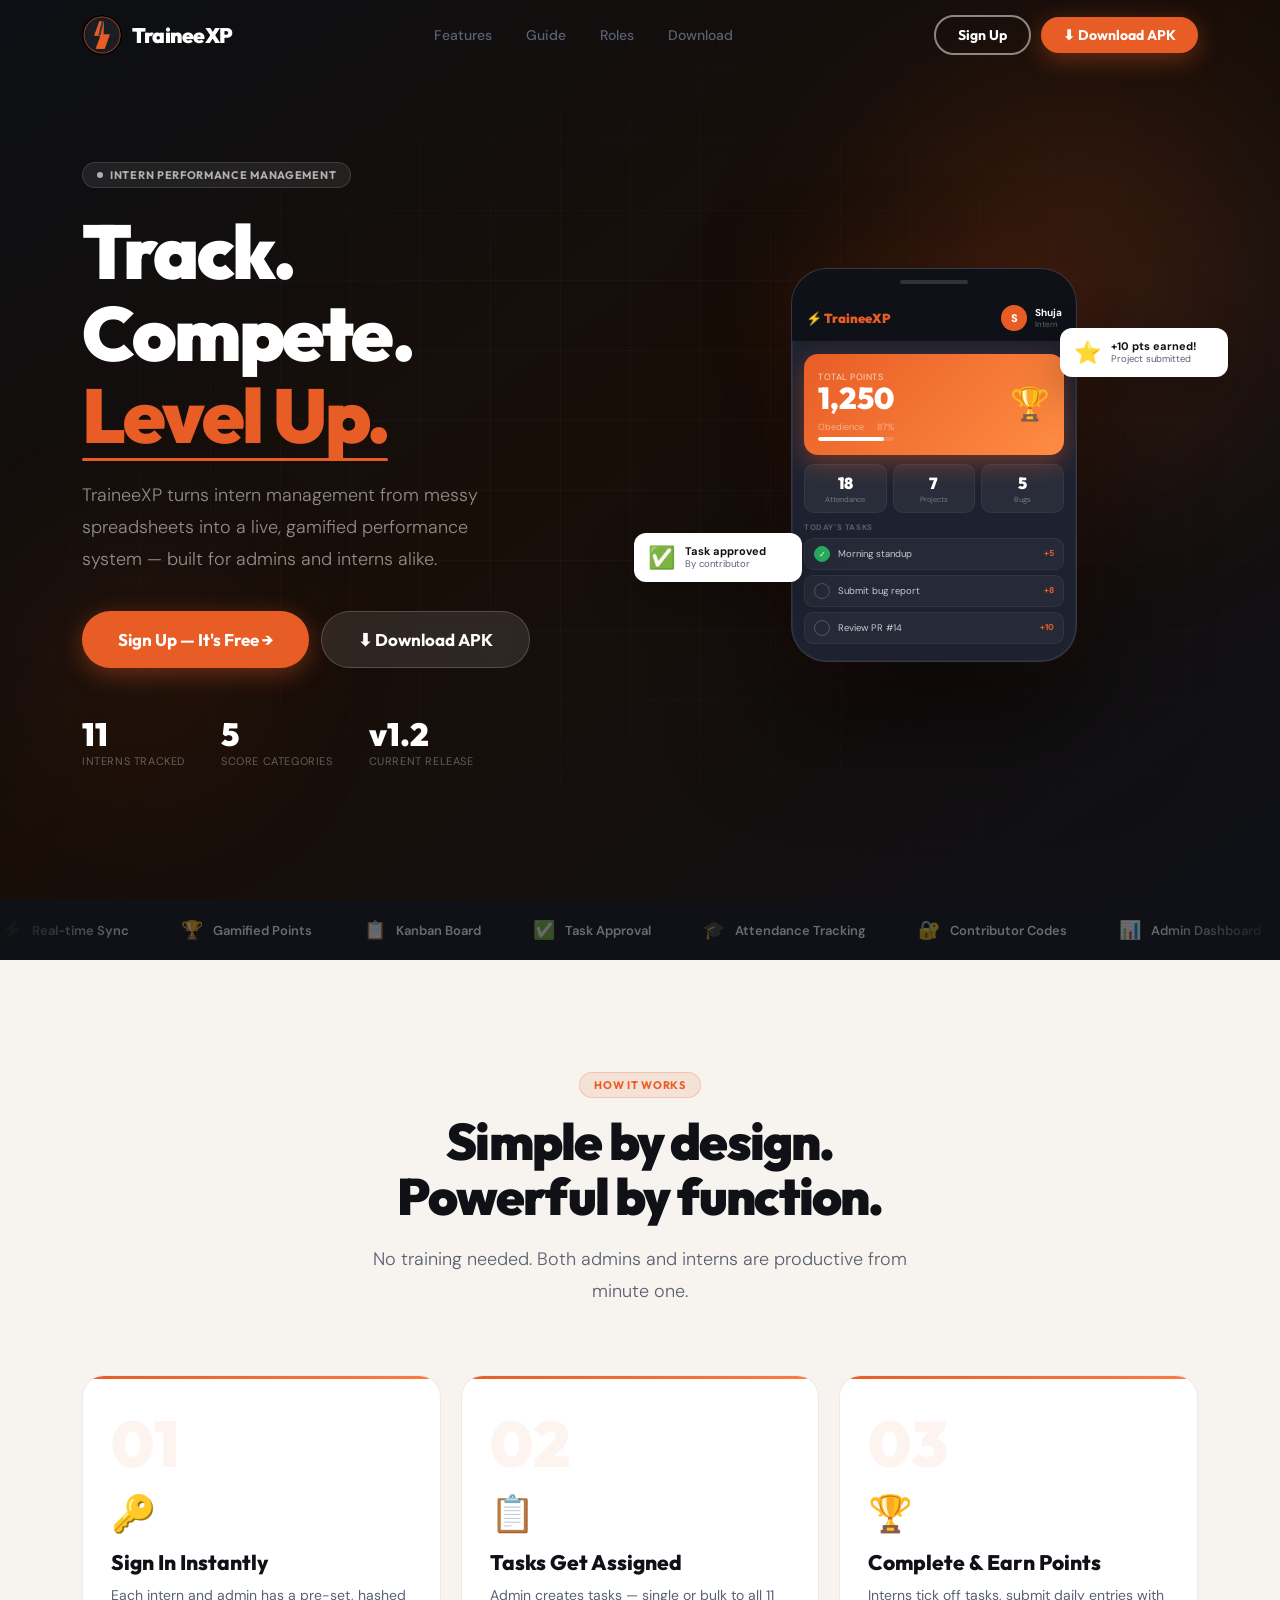
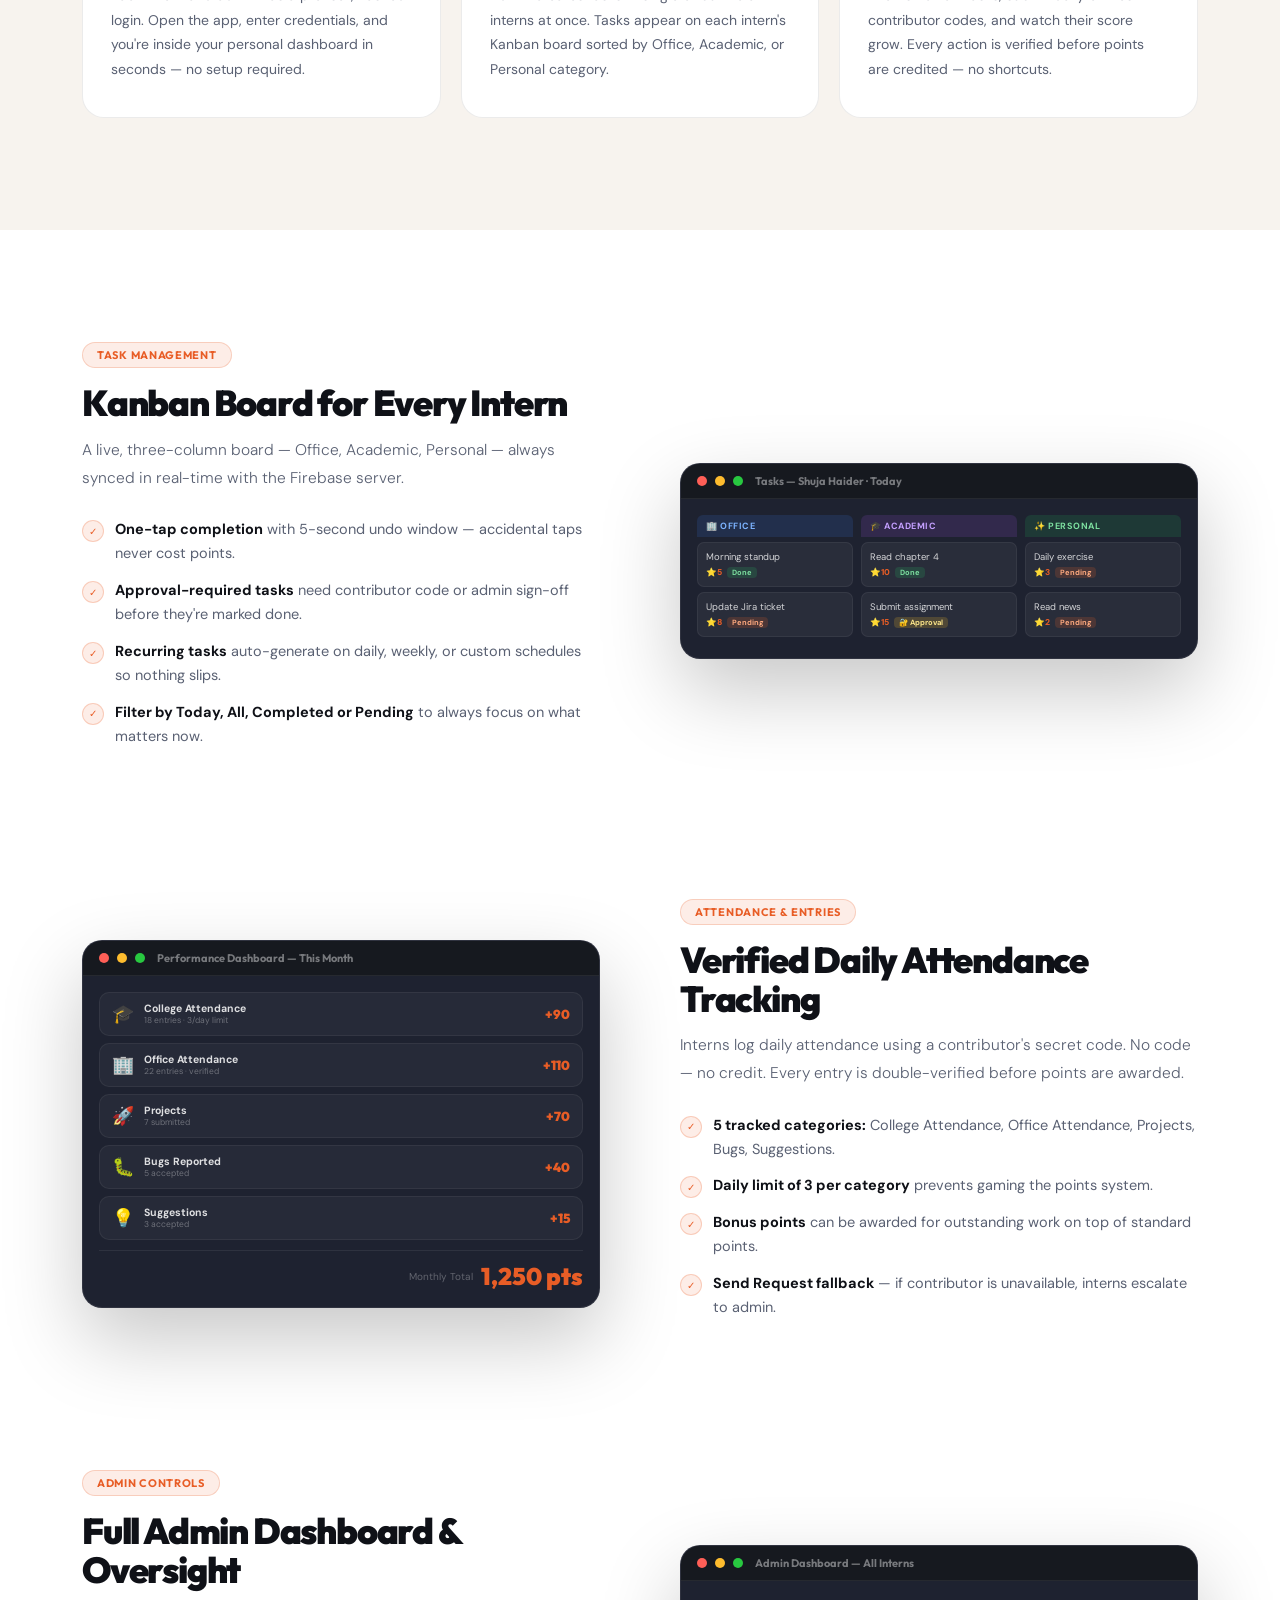
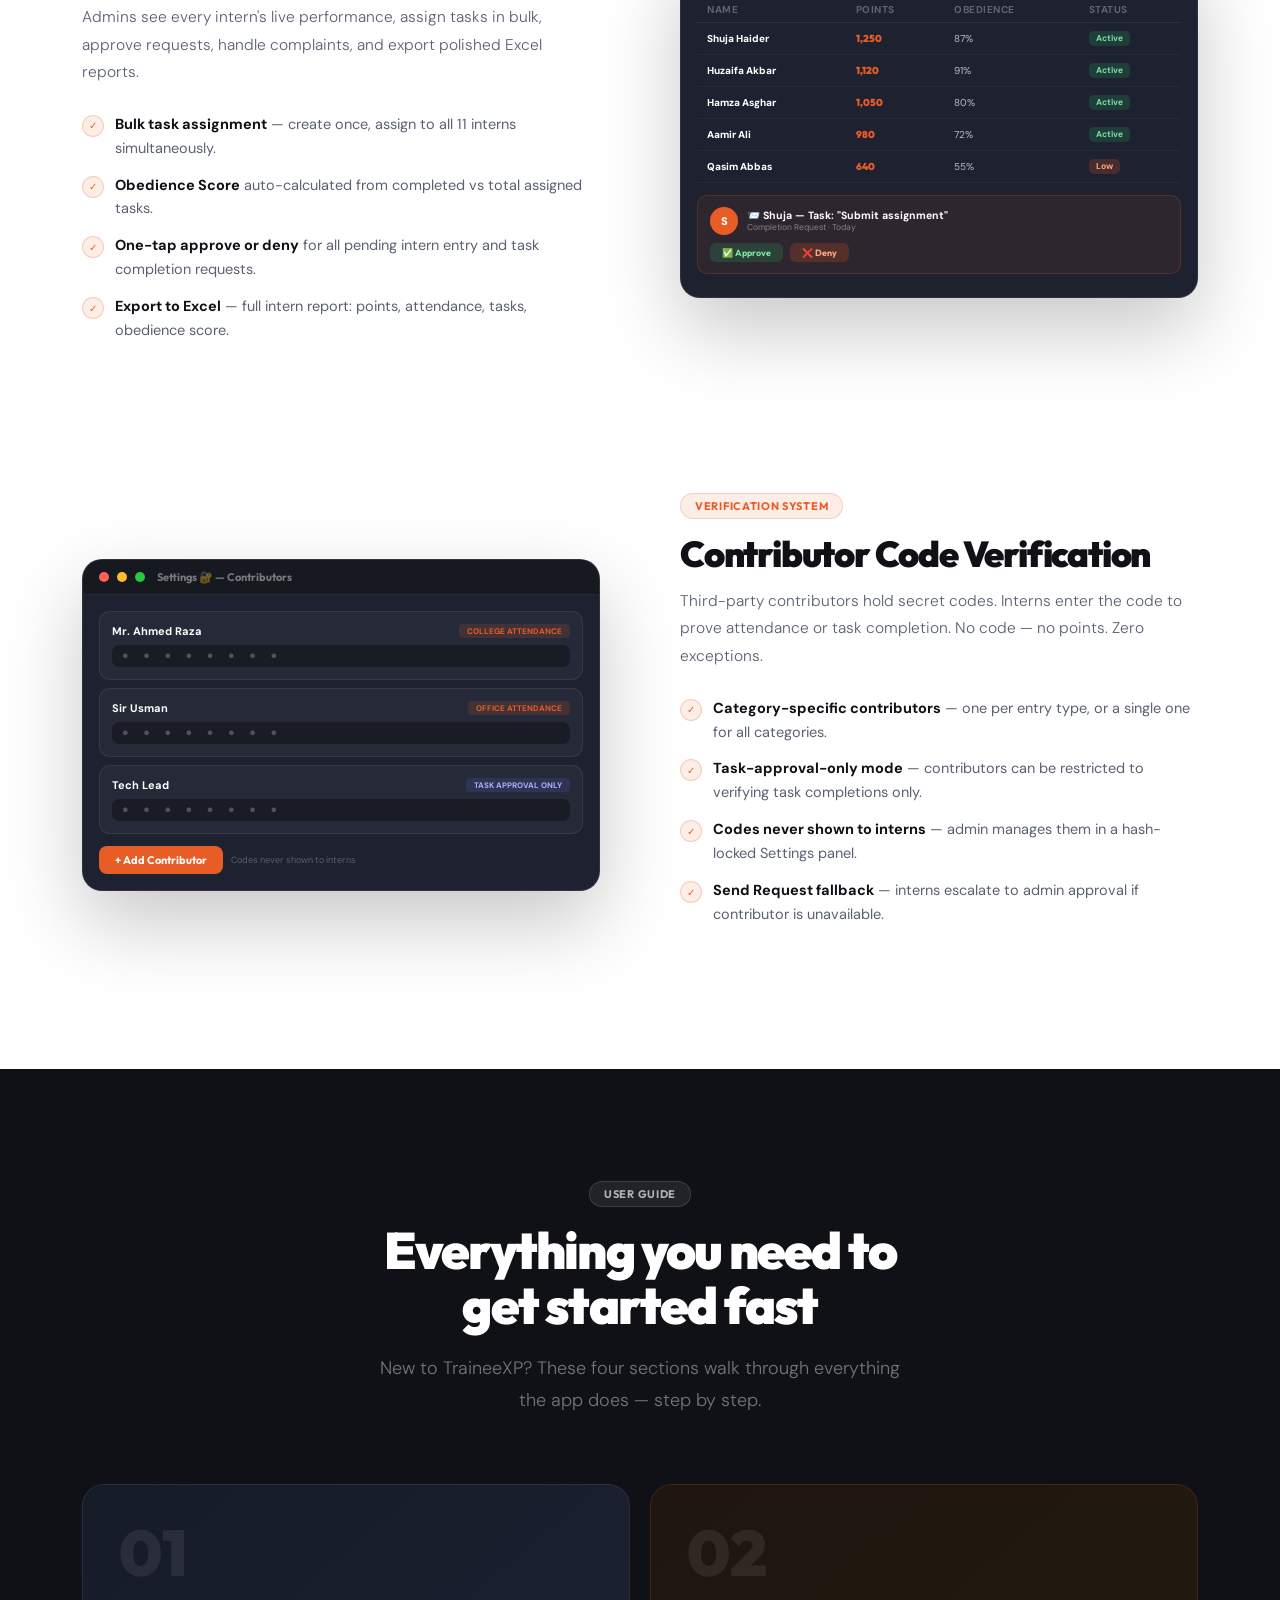
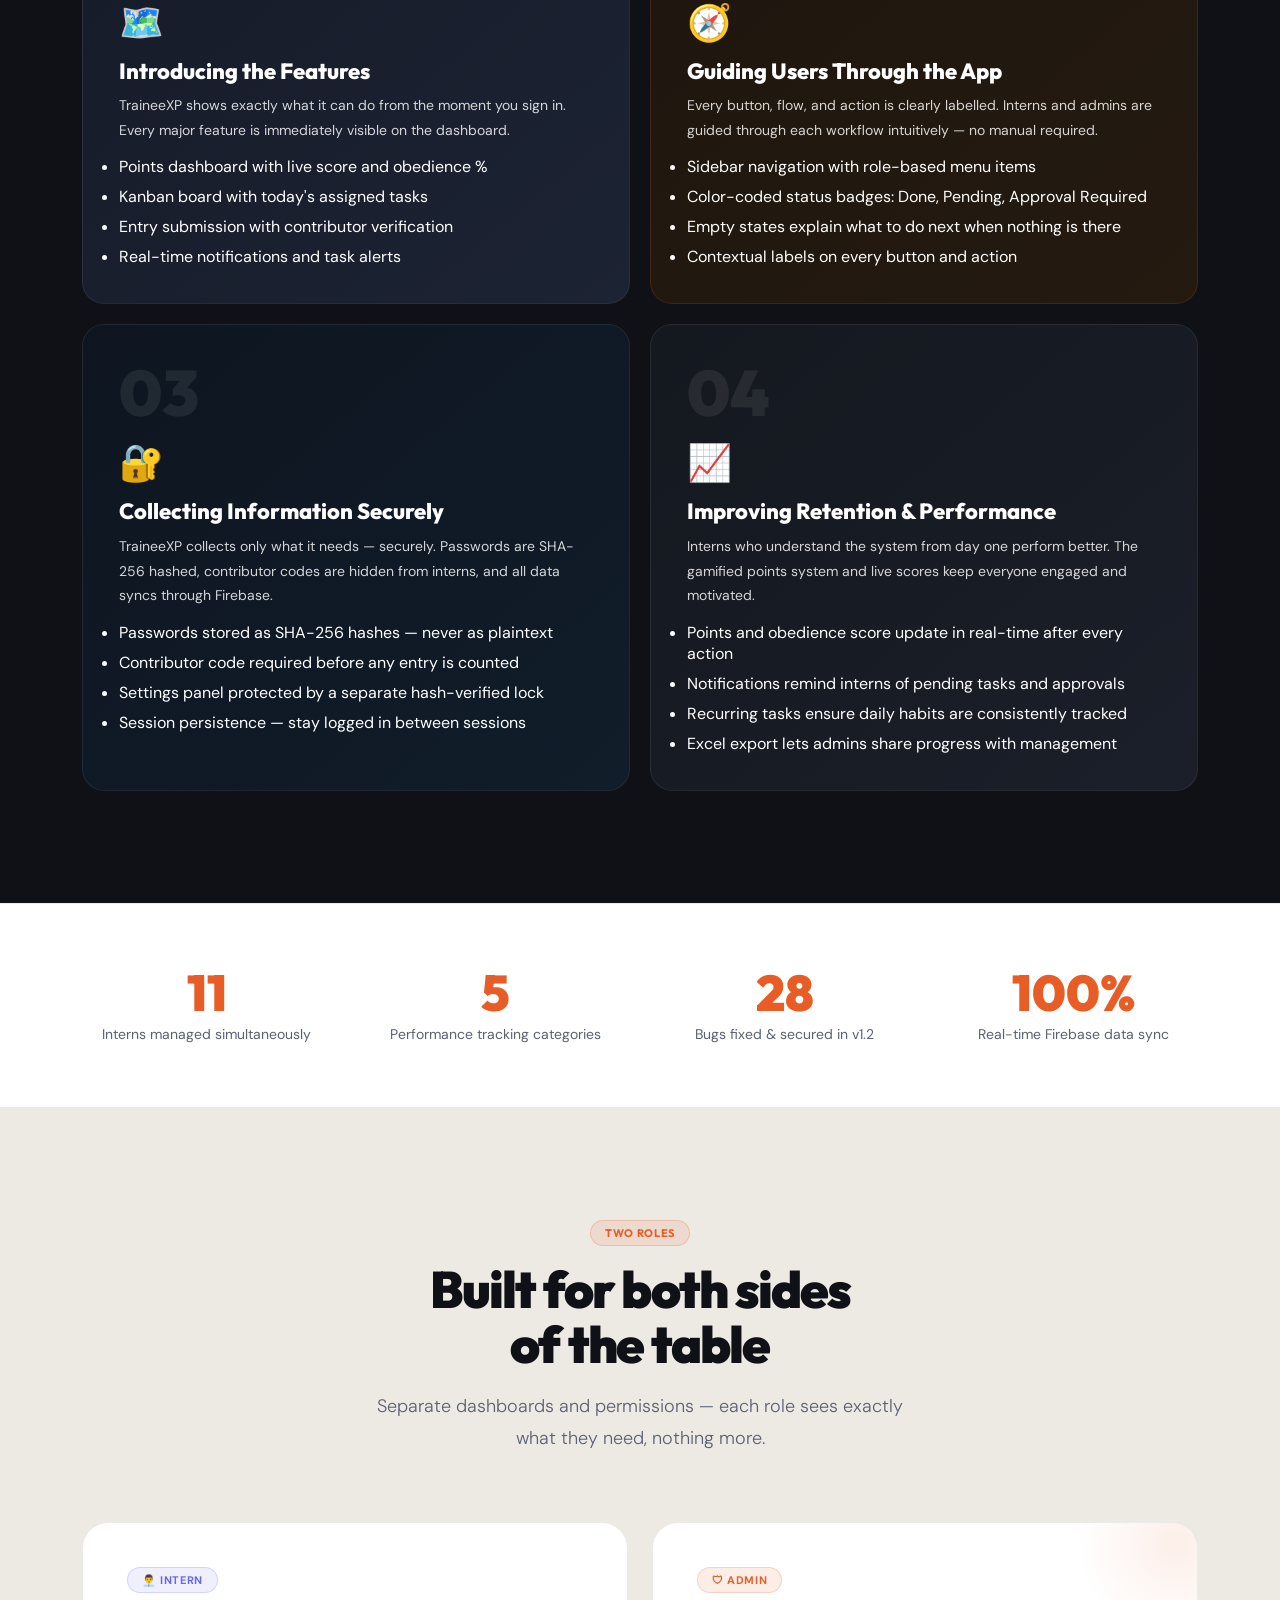
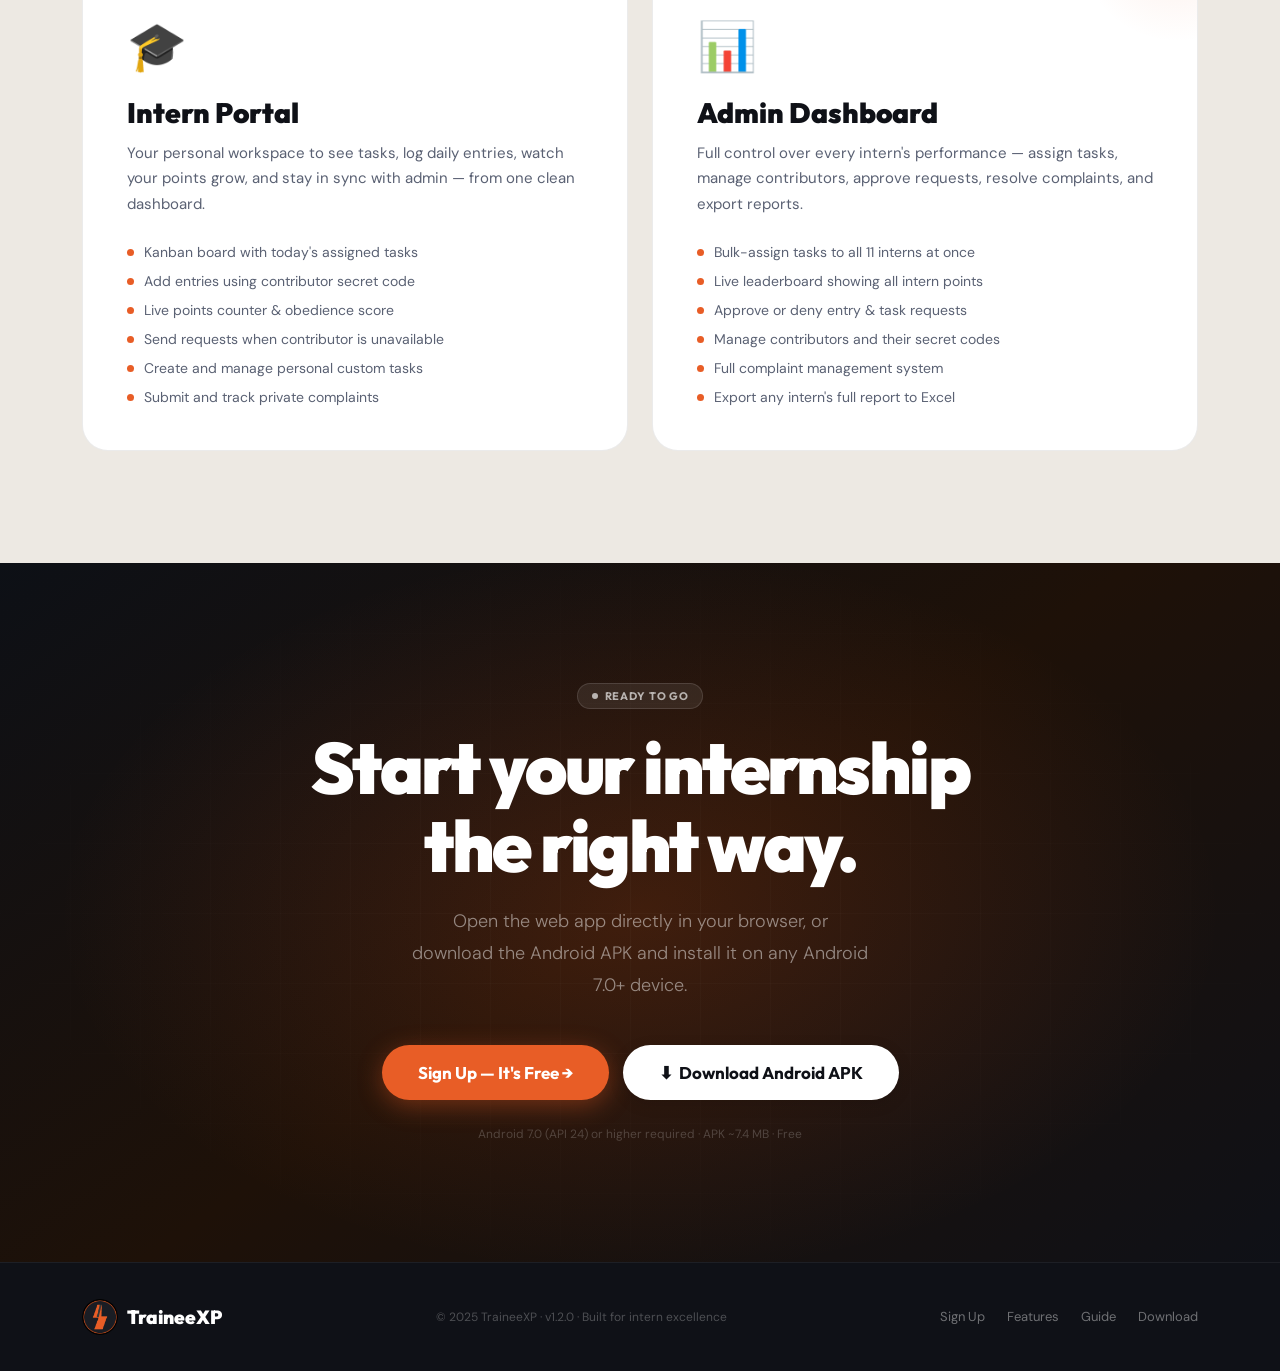
==== commit 2329b09c: "onboarding" ====
--- a/landing.html
+++ b/landing.html
@@ -654,7 +654,7 @@
         <div class="obnum">01</div><div class="obico">🗺️</div>
         <h3 class="obh">Introducing the Features</h3>
         <p class="obp">TraineeXP shows exactly what it can do from the moment you sign in. Every major feature is immediately visible on the dashboard.</p>
-        <ul class="obul">
+        <ul class="obul" class="obul" style="color:#fff;">
           <li>Points dashboard with live score and obedience %</li>
           <li>Kanban board with today's assigned tasks</li>
           <li>Entry submission with contributor verification</li>
@@ -665,7 +665,7 @@
         <div class="obnum">02</div><div class="obico">🧭</div>
         <h3 class="obh">Guiding Users Through the App</h3>
         <p class="obp">Every button, flow, and action is clearly labelled. Interns and admins are guided through each workflow intuitively — no manual required.</p>
-        <ul class="obul">
+        <ul class="obul" style="color:#fff;">
           <li>Sidebar navigation with role-based menu items</li>
           <li>Color-coded status badges: Done, Pending, Approval Required</li>
           <li>Empty states explain what to do next when nothing is there</li>
@@ -676,7 +676,7 @@
         <div class="obnum">03</div><div class="obico">🔐</div>
         <h3 class="obh">Collecting Information Securely</h3>
         <p class="obp">TraineeXP collects only what it needs — securely. Passwords are SHA-256 hashed, contributor codes are hidden from interns, and all data syncs through Firebase.</p>
-        <ul class="obul">
+        <ul class="obul" class="obul" style="color:#fff;">
           <li>Passwords stored as SHA-256 hashes — never as plaintext</li>
           <li>Contributor code required before any entry is counted</li>
           <li>Settings panel protected by a separate hash-verified lock</li>
@@ -687,7 +687,7 @@
         <div class="obnum">04</div><div class="obico">📈</div>
         <h3 class="obh">Improving Retention & Performance</h3>
         <p class="obp">Interns who understand the system from day one perform better. The gamified points system and live scores keep everyone engaged and motivated.</p>
-        <ul class="obul">
+        <ul class="obul" class="obul" style="color:#fff;">
           <li>Points and obedience score update in real-time after every action</li>
           <li>Notifications remind interns of pending tasks and approvals</li>
           <li>Recurring tasks ensure daily habits are consistently tracked</li>
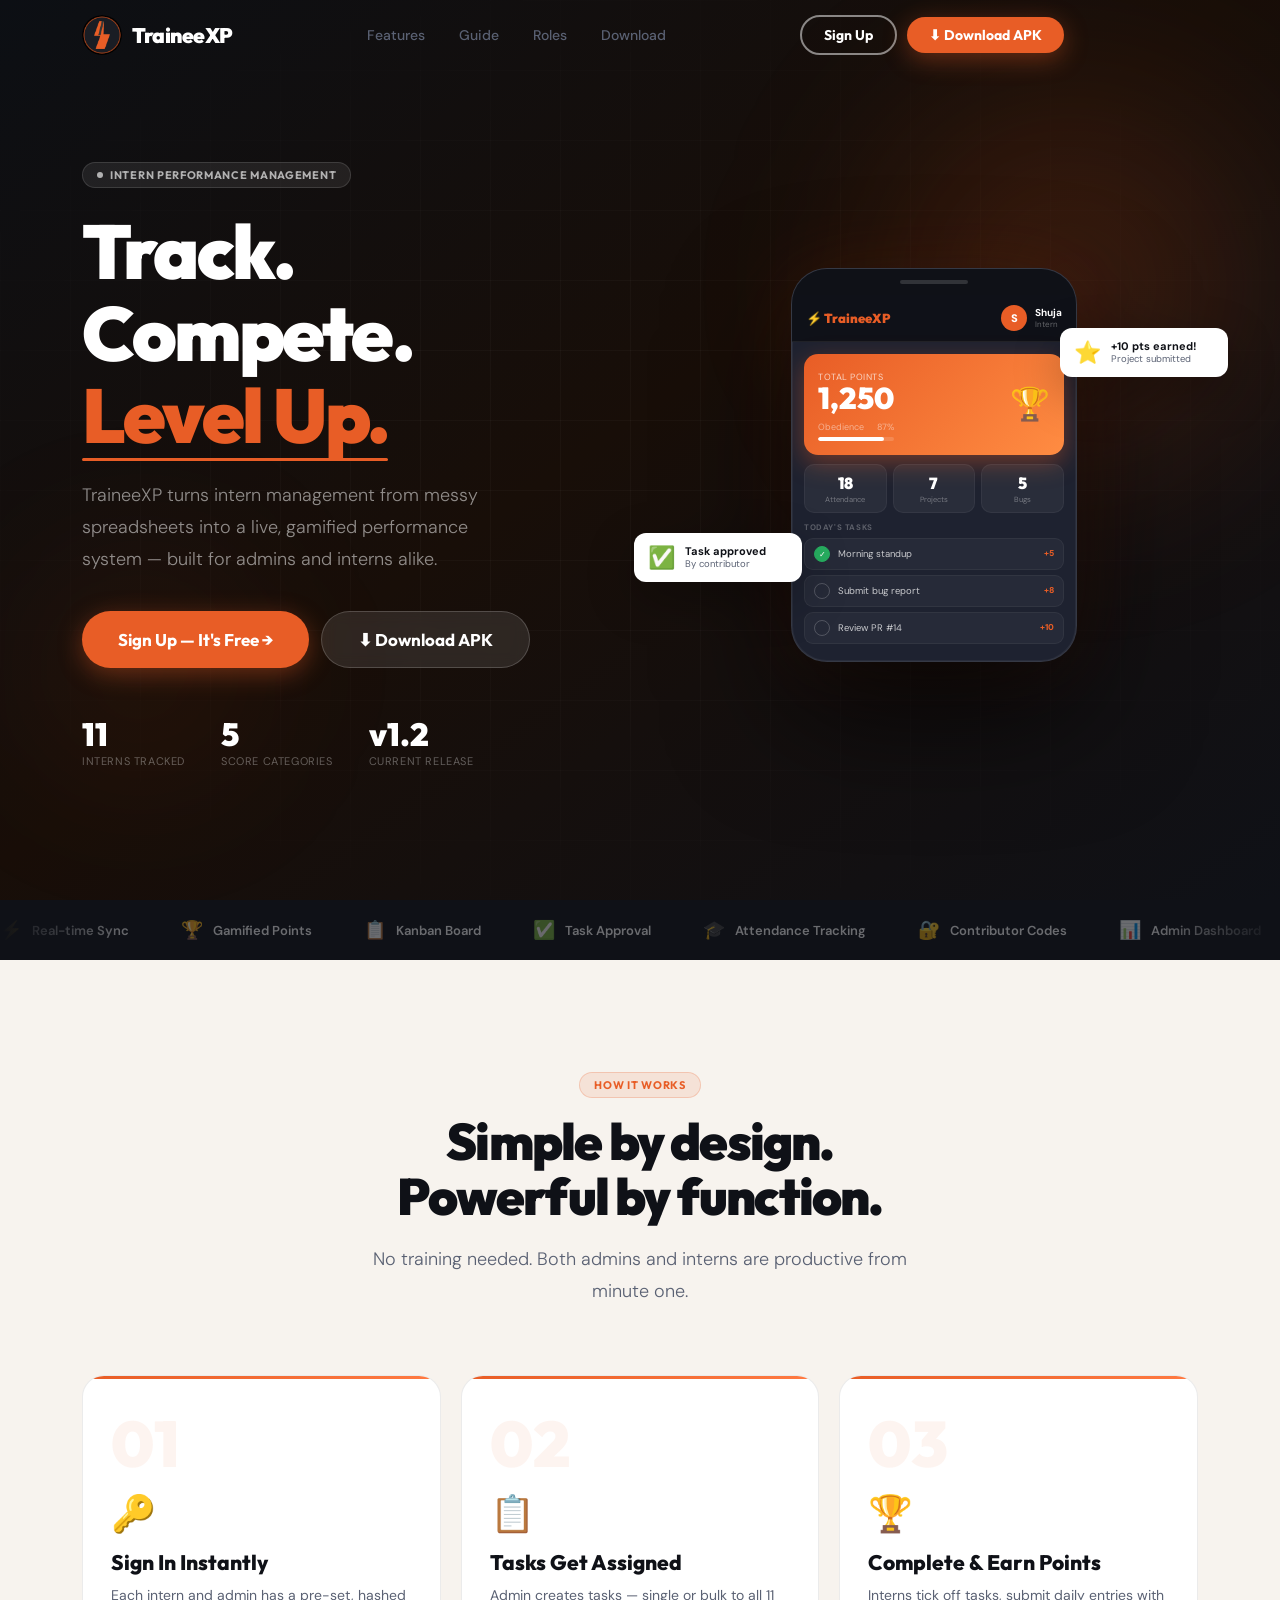
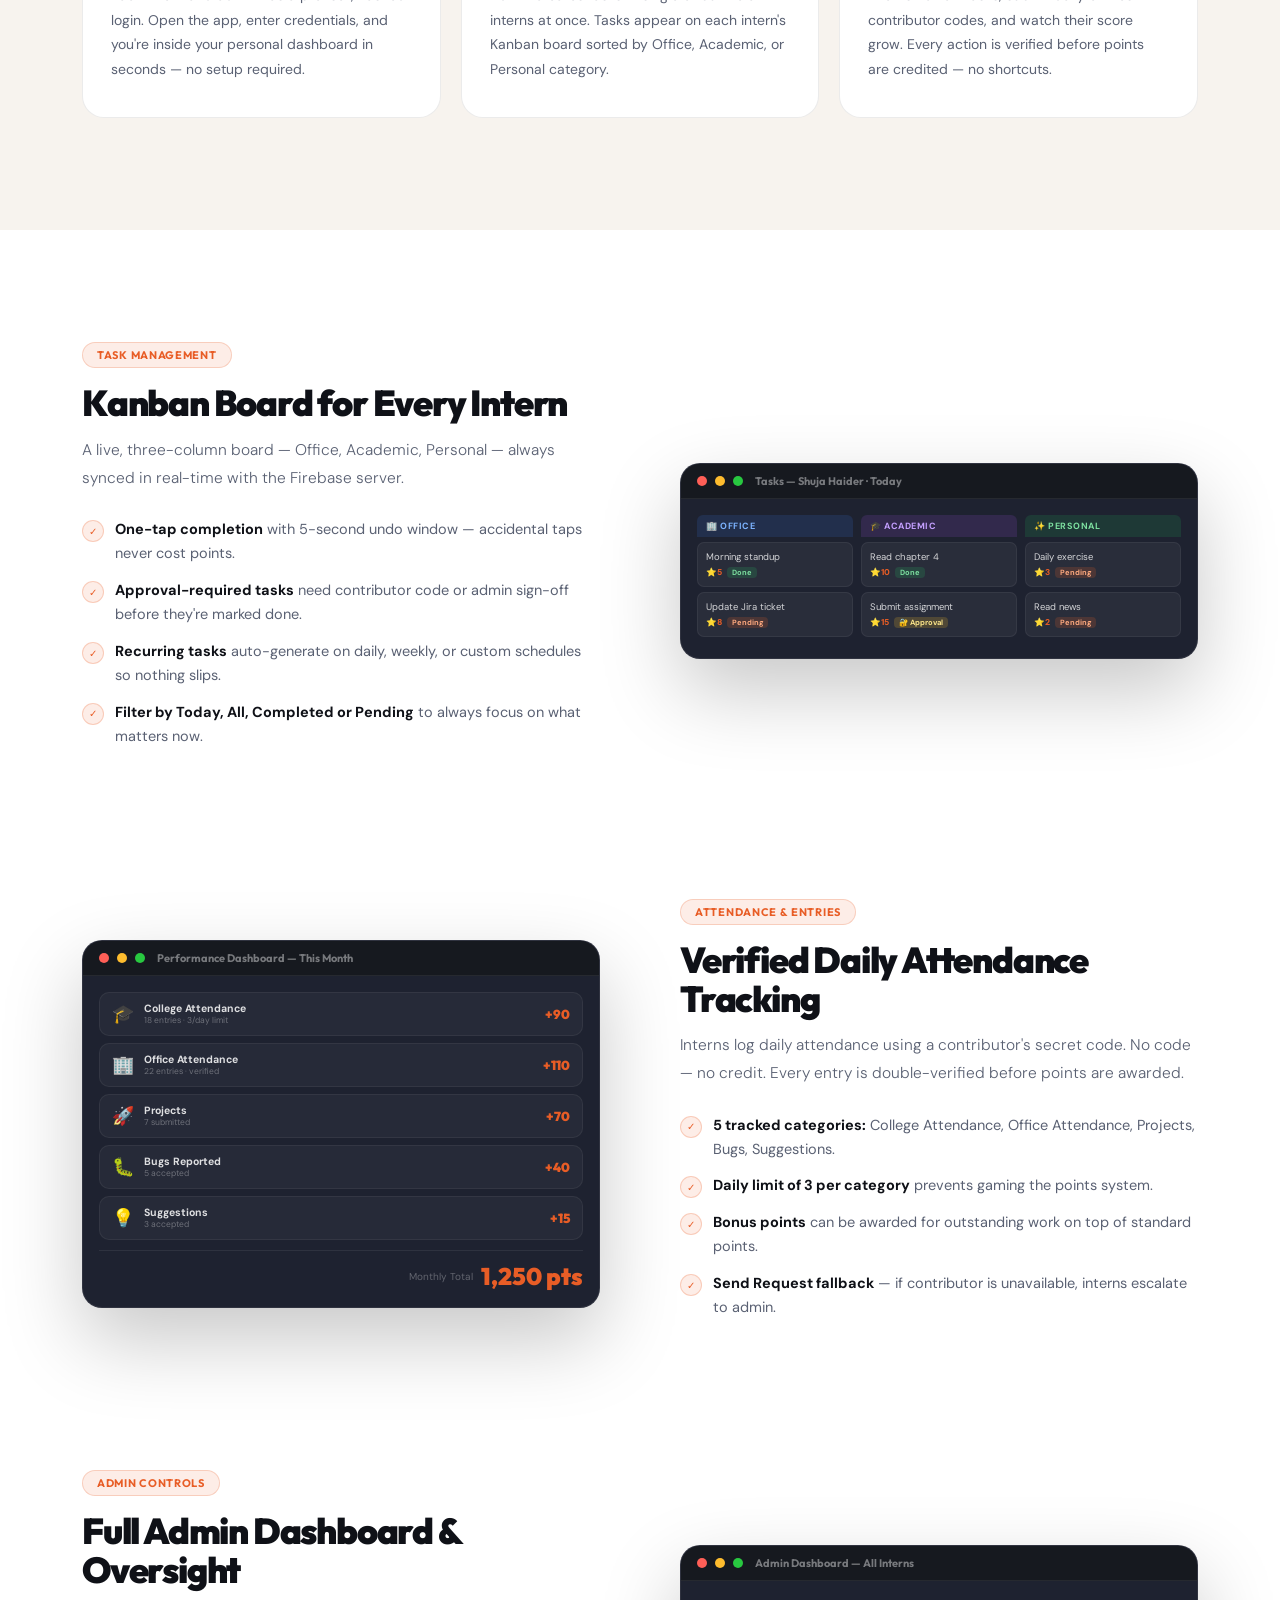
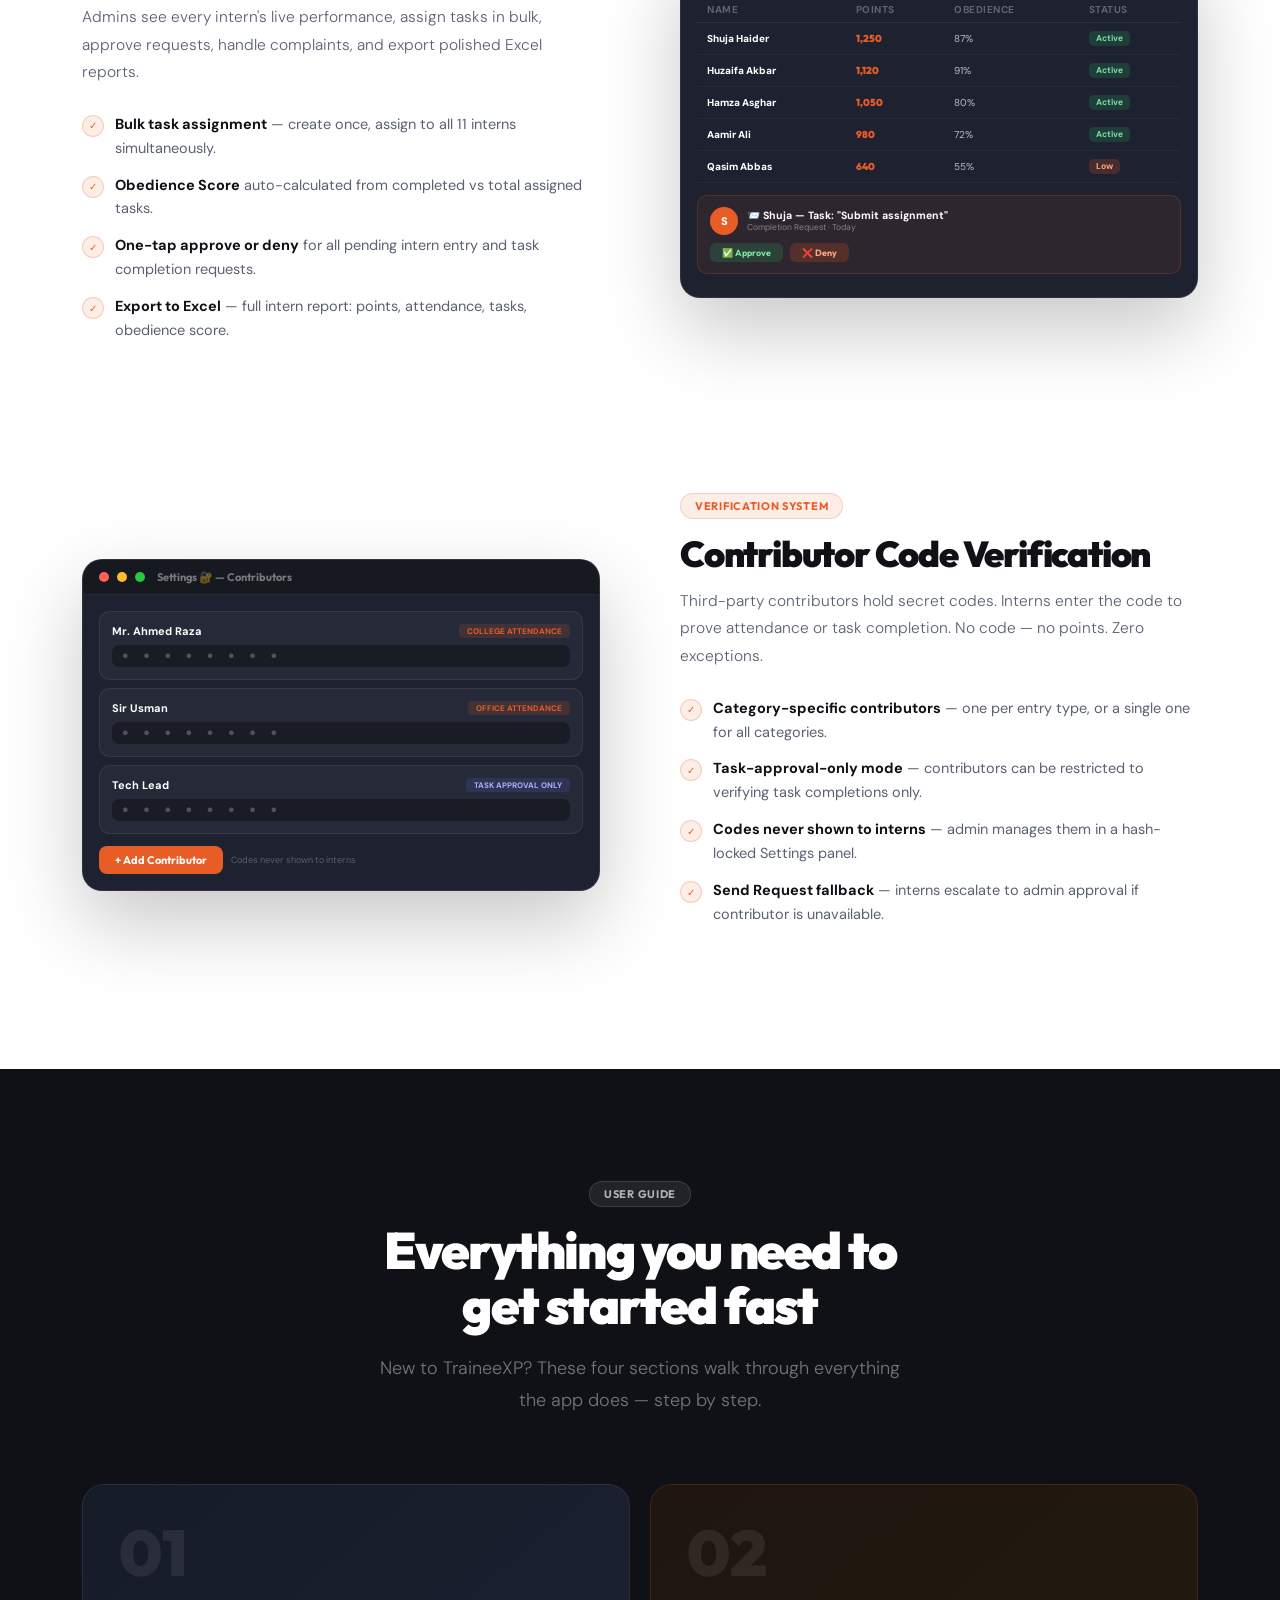
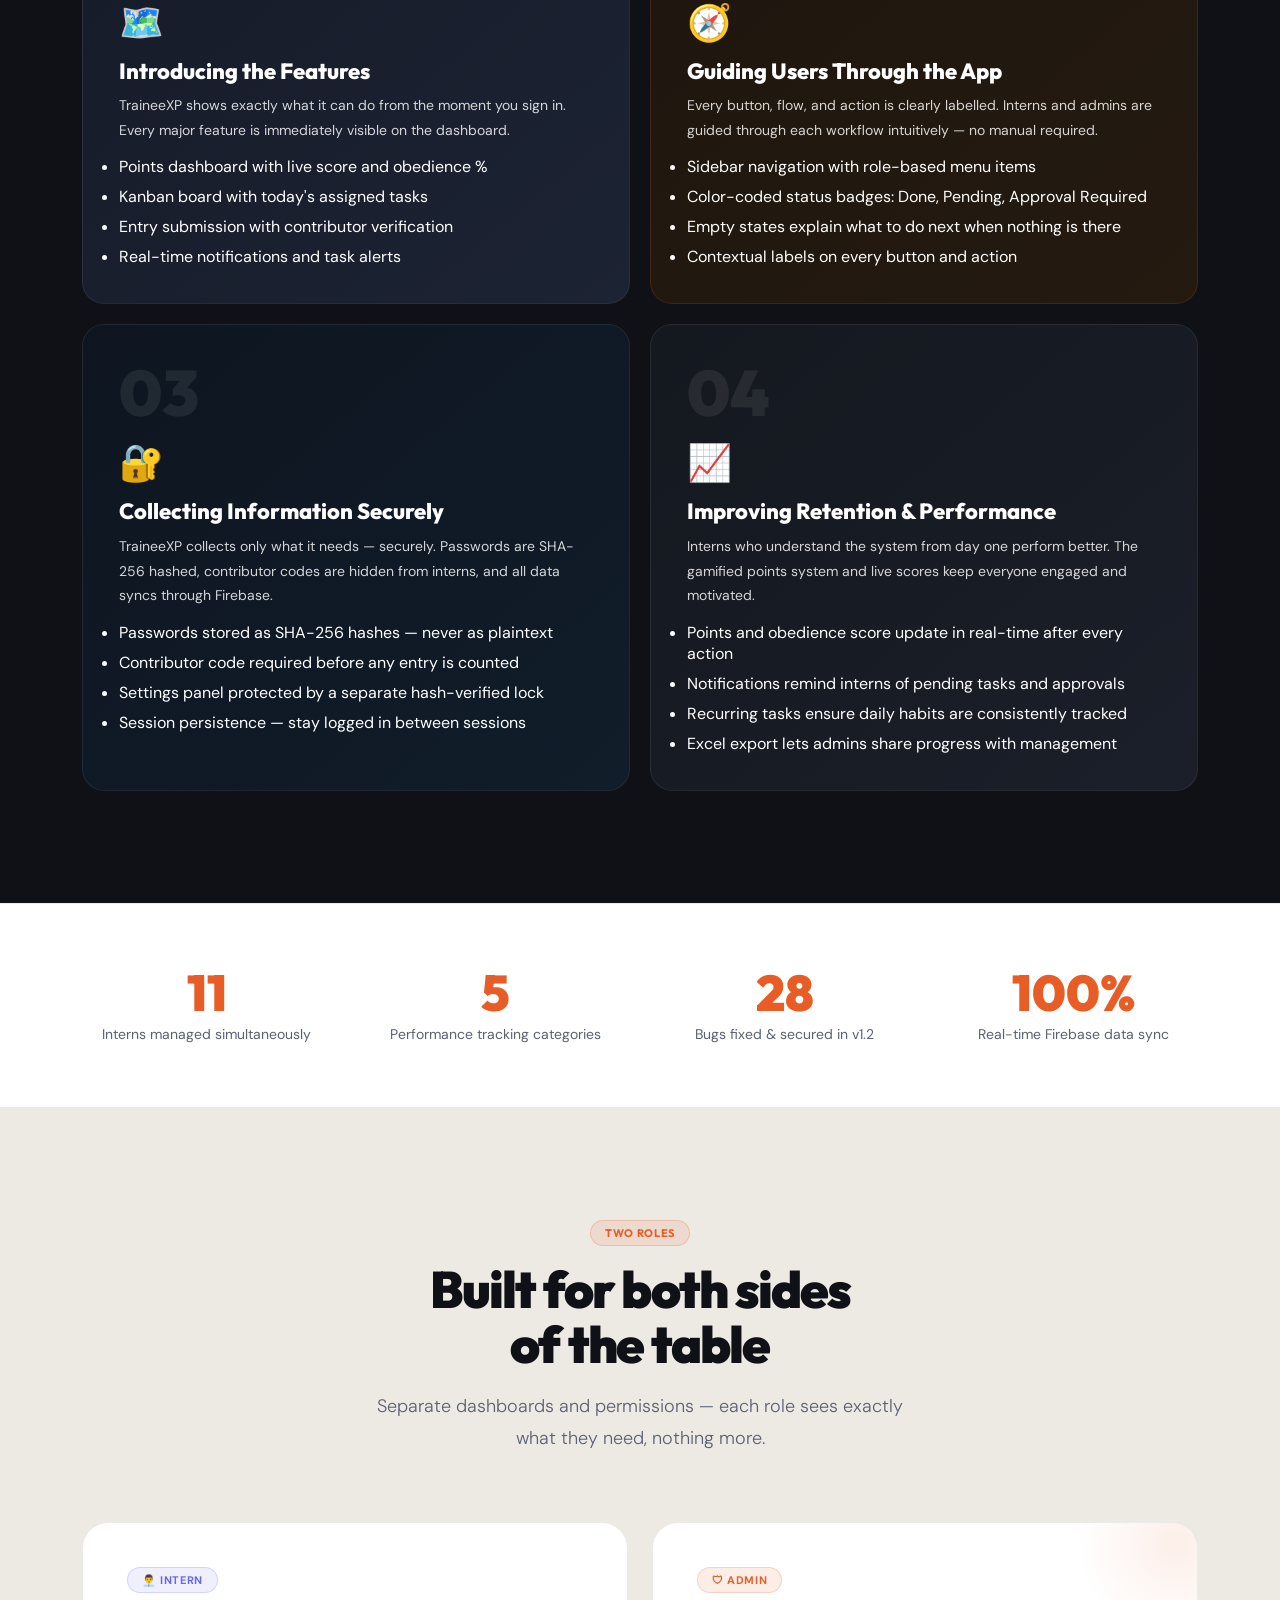
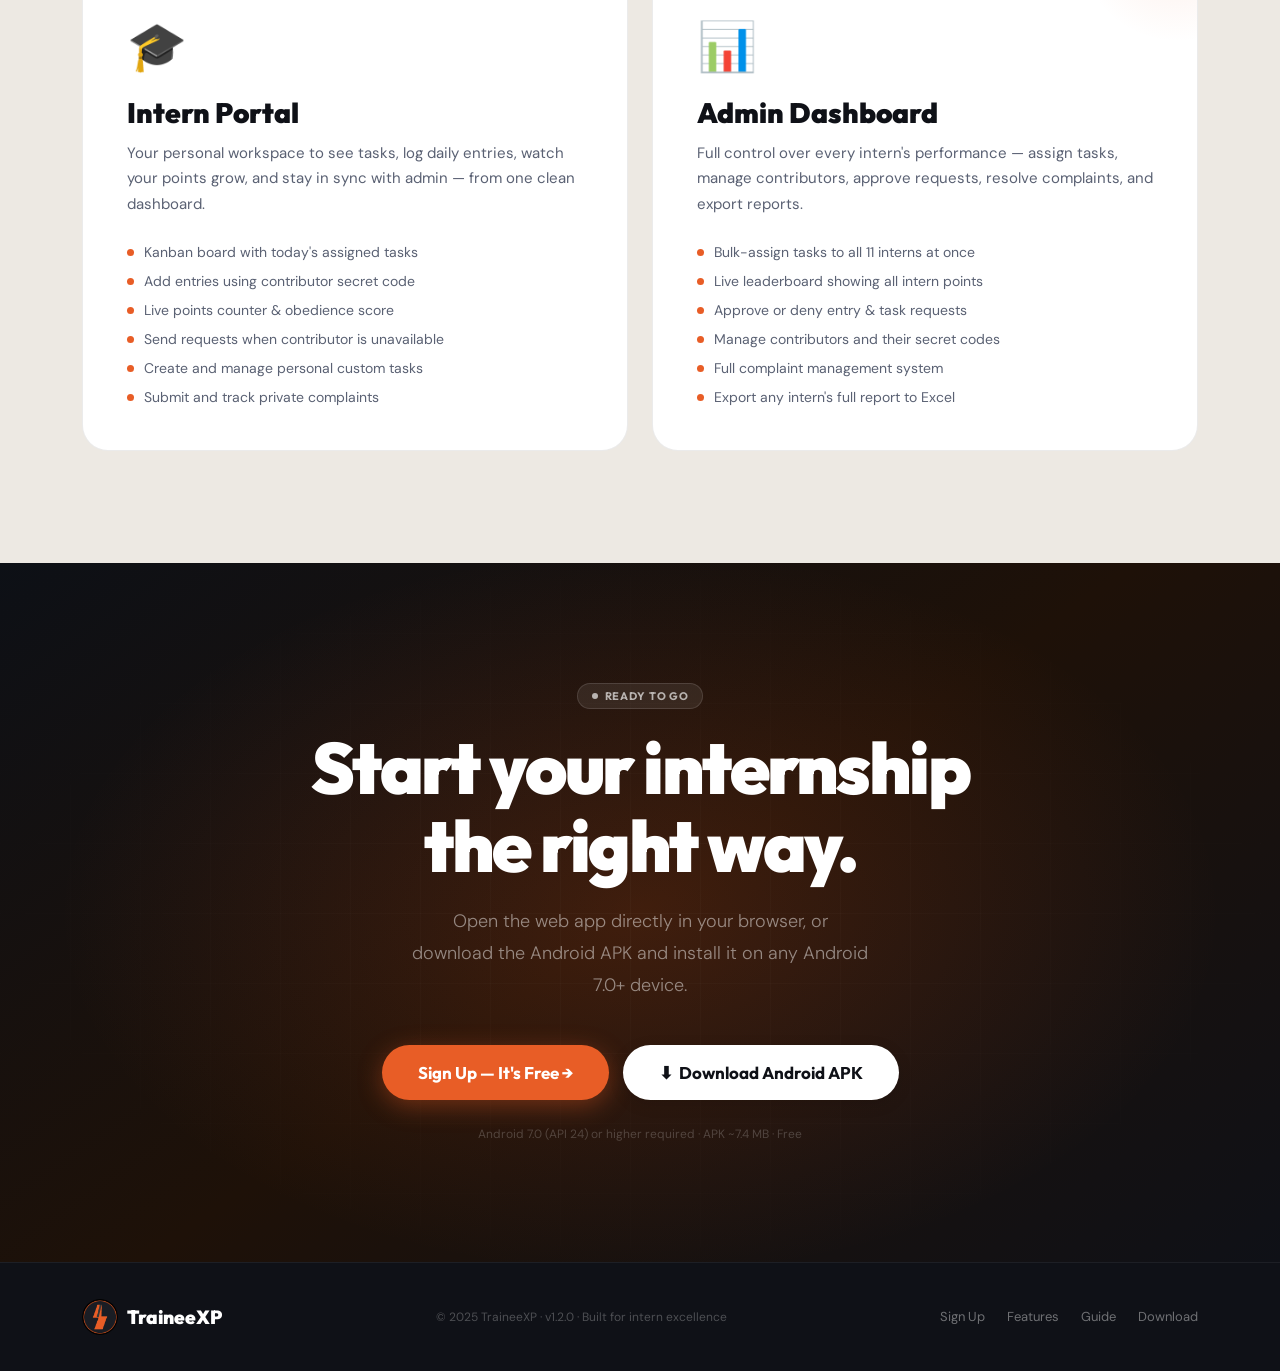
==== commit 5278ca8b: "up" ====
--- a/landing.html
+++ b/landing.html
@@ -65,16 +65,46 @@
 .nlinks a:hover{color:var(--orange);}
 .nact{display:flex;align-items:center;gap:10px;}
 .nburger{display:none;flex-direction:column;gap:5px;padding:6px;background:none;border:none;cursor:pointer;}
-.nburger span{display:block;width:22px;height:2px;background:var(--txt);border-radius:2px;transition:.3s;}
+.nburger span{display:block;width:22px;height:2px;background:#fff;border-radius:2px;transition:.3s;}
+#nav.solid .nburger span{background:var(--txt);}
+
+/* ── Mobile Download Button ── */
+@media(max-width:960px){
+  .mobile-dl-btn{
+    display:flex;
+    align-items:center;
+    justify-content:center;
+    gap:10px;
+    width:calc(100% - 40px);
+    margin:0 20px 12px;
+    padding:18px 24px;
+    background:var(--orange);
+    color:#fff;
+    border-radius:99px;
+    font-family:'Outfit',sans-serif;
+    font-size:17px;
+    font-weight:700;
+    box-shadow:0 6px 28px rgba(232,93,38,.42);
+    cursor:pointer;
+    border:none;
+    text-decoration:none;
+    position:relative;
+    overflow:hidden;
+  }
+  .mobile-dl-btn::after{content:'';position:absolute;top:0;left:-100%;width:100%;height:100%;background:linear-gradient(90deg,transparent,rgba(255,255,255,.18),transparent);animation:sh 2.5s ease-in-out infinite;}
+  .mobile-dl-btn-wrap{display:block;}
+  .ctabtns .btn{width:100%;justify-content:center;}
+  #navDlCircle{display:inline-flex !important;}
+}
 
 /* ═══════════════════════════════════════════
    MOBILE DRAWER
 ═══════════════════════════════════════════ */
-.drawer{position:fixed;inset:0;z-index:999;background:var(--dark);display:none;flex-direction:column;align-items:center;justify-content:center;gap:32px;}
+.drawer{position:fixed;top:70px;left:0;right:0;bottom:0;z-index:999;background:var(--dark);display:none;flex-direction:column;align-items:center;justify-content:center;gap:32px;}
 .drawer.open{display:flex;}
 .drawer a{font-family:'Outfit',sans-serif;font-size:28px;font-weight:800;color:rgba(255,255,255,.7);transition:.2s;}
 .drawer a:hover{color:var(--orange);}
-.dclose{position:absolute;top:24px;right:26px;font-size:26px;color:rgba(255,255,255,.6);background:none;border:none;cursor:pointer;}
+.dclose{position:absolute;top:18px;right:20px;width:40px;height:40px;border-radius:50%;display:flex;align-items:center;justify-content:center;font-size:20px;color:rgba(255,255,255,.7);background:rgba(255,255,255,.08);border:1.5px solid rgba(255,255,255,.15);cursor:pointer;z-index:1001;line-height:1;}
 
 /* ═══════════════════════════════════════════
    HERO
@@ -241,7 +271,7 @@
 .onboard{background:var(--dark);padding:112px 0;}
 .obgrid{display:grid;grid-template-columns:1fr 1fr;gap:20px;margin-top:68px;}
 .obcard{border-radius:22px;padding:36px;border:1px solid var(--bdr-d);position:relative;overflow:hidden;transition:transform .25s,box-shadow .25s;}
-.obcard:hover{transform:translateY(-4px);box-shadow:0 24px 64px rgba(0,0,0,.3);}
+.obcard:hover{transform:translateY(-4px);box-shadow:0 24px 64px rgba(255, 255, 255, 0.3);}
 .oba{background:linear-gradient(140deg,#161b28,#1c2333);}
 .obb{background:linear-gradient(140deg,#1e160f,#241a10);border-color:rgba(232,93,38,.18);}
 .obc{background:linear-gradient(140deg,#0e1520,#111d2a);}
@@ -349,9 +379,14 @@
         <a href="index.html" class="btn btn-od" style="padding:9px 22px;font-size:14px;">Sign Up</a>
         <a href="#download" class="btn btn-o" style="padding:9px 22px;font-size:14px;" id="navDl">⬇ Download APK</a>
       </div>
+      <div style="display:flex;align-items:center;gap:8px;">
+        <a href="#download" id="navDlCircle" title="Download APK" style="display:none;width:42px;height:42px;border-radius:50%;background:var(--orange);color:#fff;align-items:center;justify-content:center;box-shadow:0 4px 16px rgba(232,93,38,.45);flex-shrink:0;text-decoration:none;">
+          <svg width="18" height="18" viewBox="0 0 24 24" fill="none" stroke="currentColor" stroke-width="2.5" stroke-linecap="round" stroke-linejoin="round"><path d="M21 15v4a2 2 0 0 1-2 2H5a2 2 0 0 1-2-2v-4"/><polyline points="7 10 12 15 17 10"/><line x1="12" y1="15" x2="12" y2="3"/></svg>
+        </a>
       <button class="nburger" onclick="openDrawer()" aria-label="Menu">
         <span></span><span></span><span></span>
       </button>
+      </div>
     </div>
   </div>
 </nav>
@@ -792,7 +827,7 @@
   a.download = 'TraineeXP-v1.2.0.apk';
   document.body.appendChild(a); a.click(); document.body.removeChild(a);
 }
-['ctaDl','heroDl','navDl'].forEach(id => {
+['ctaDl','heroDl','navDl','navDlCircle'].forEach(id => {
   const el = document.getElementById(id);
   if (el) el.addEventListener('click', function(e){ e.preventDefault(); dlApk(); });
 });
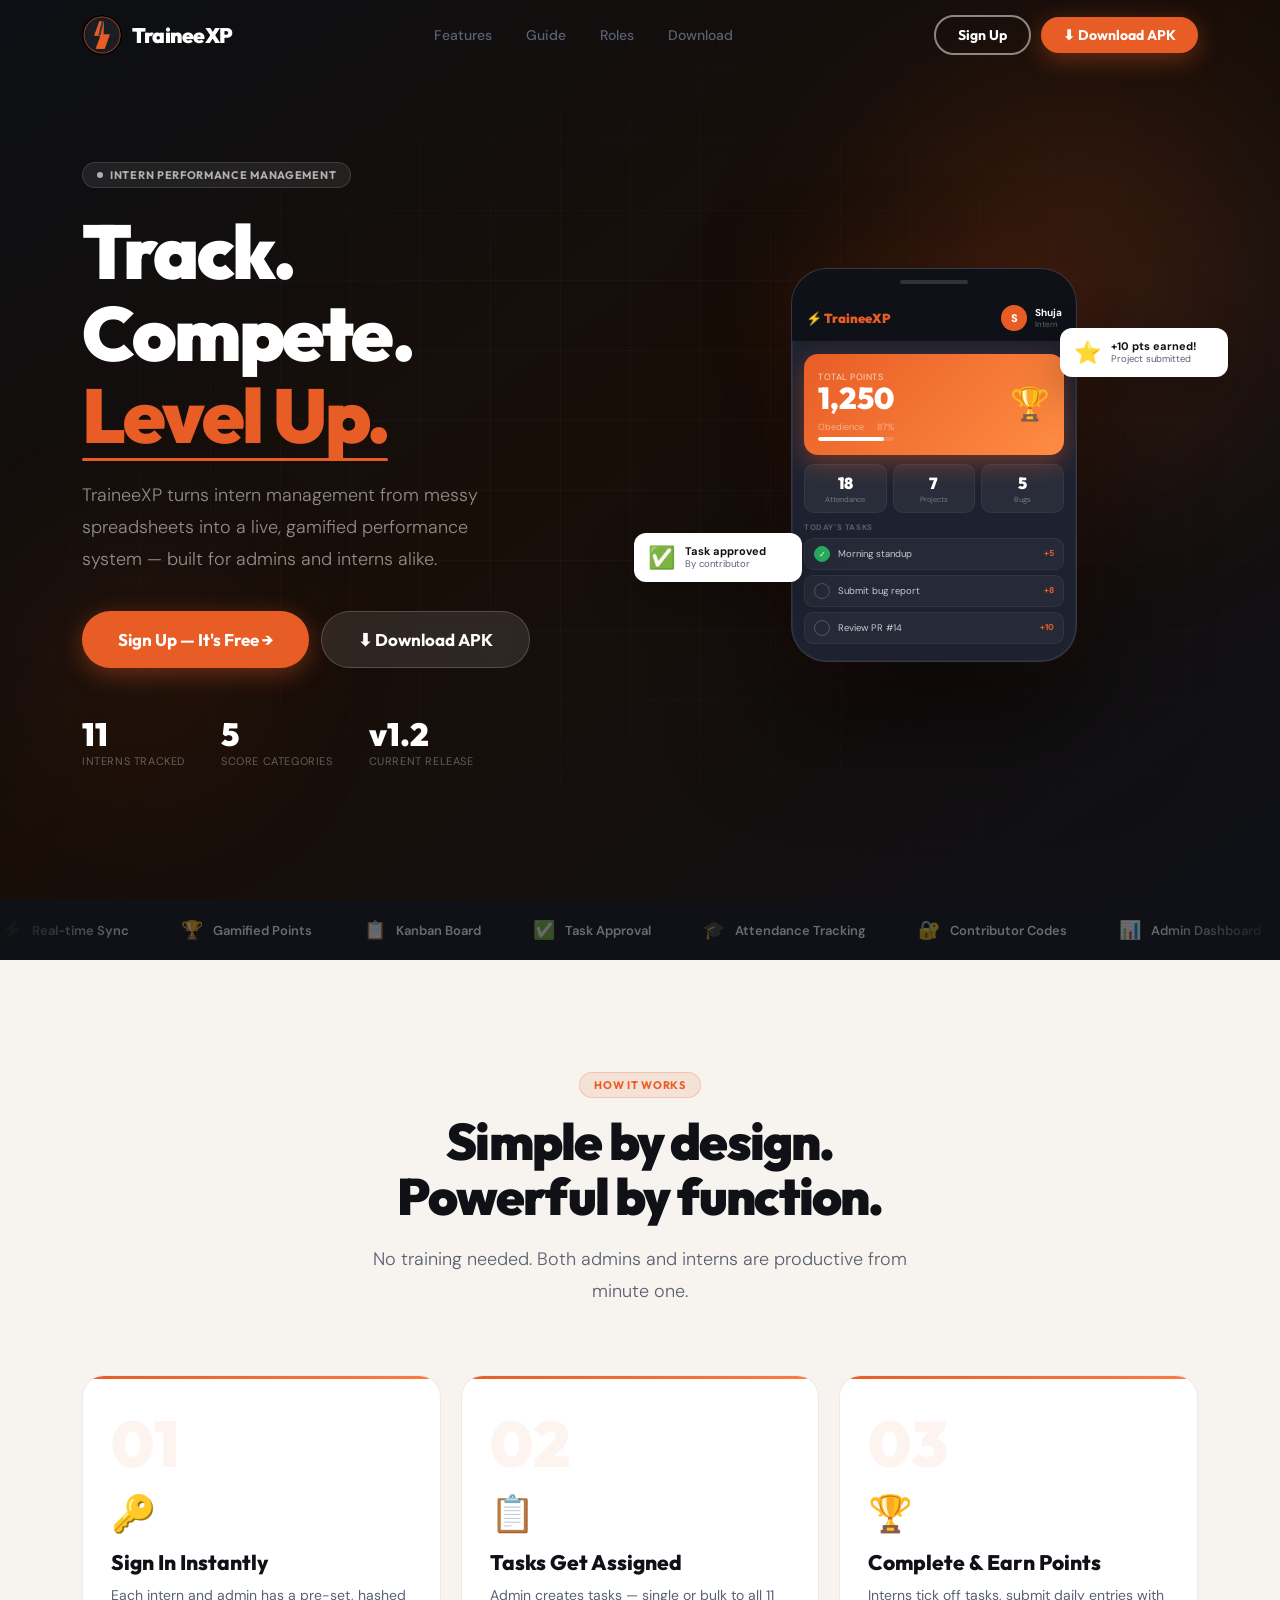
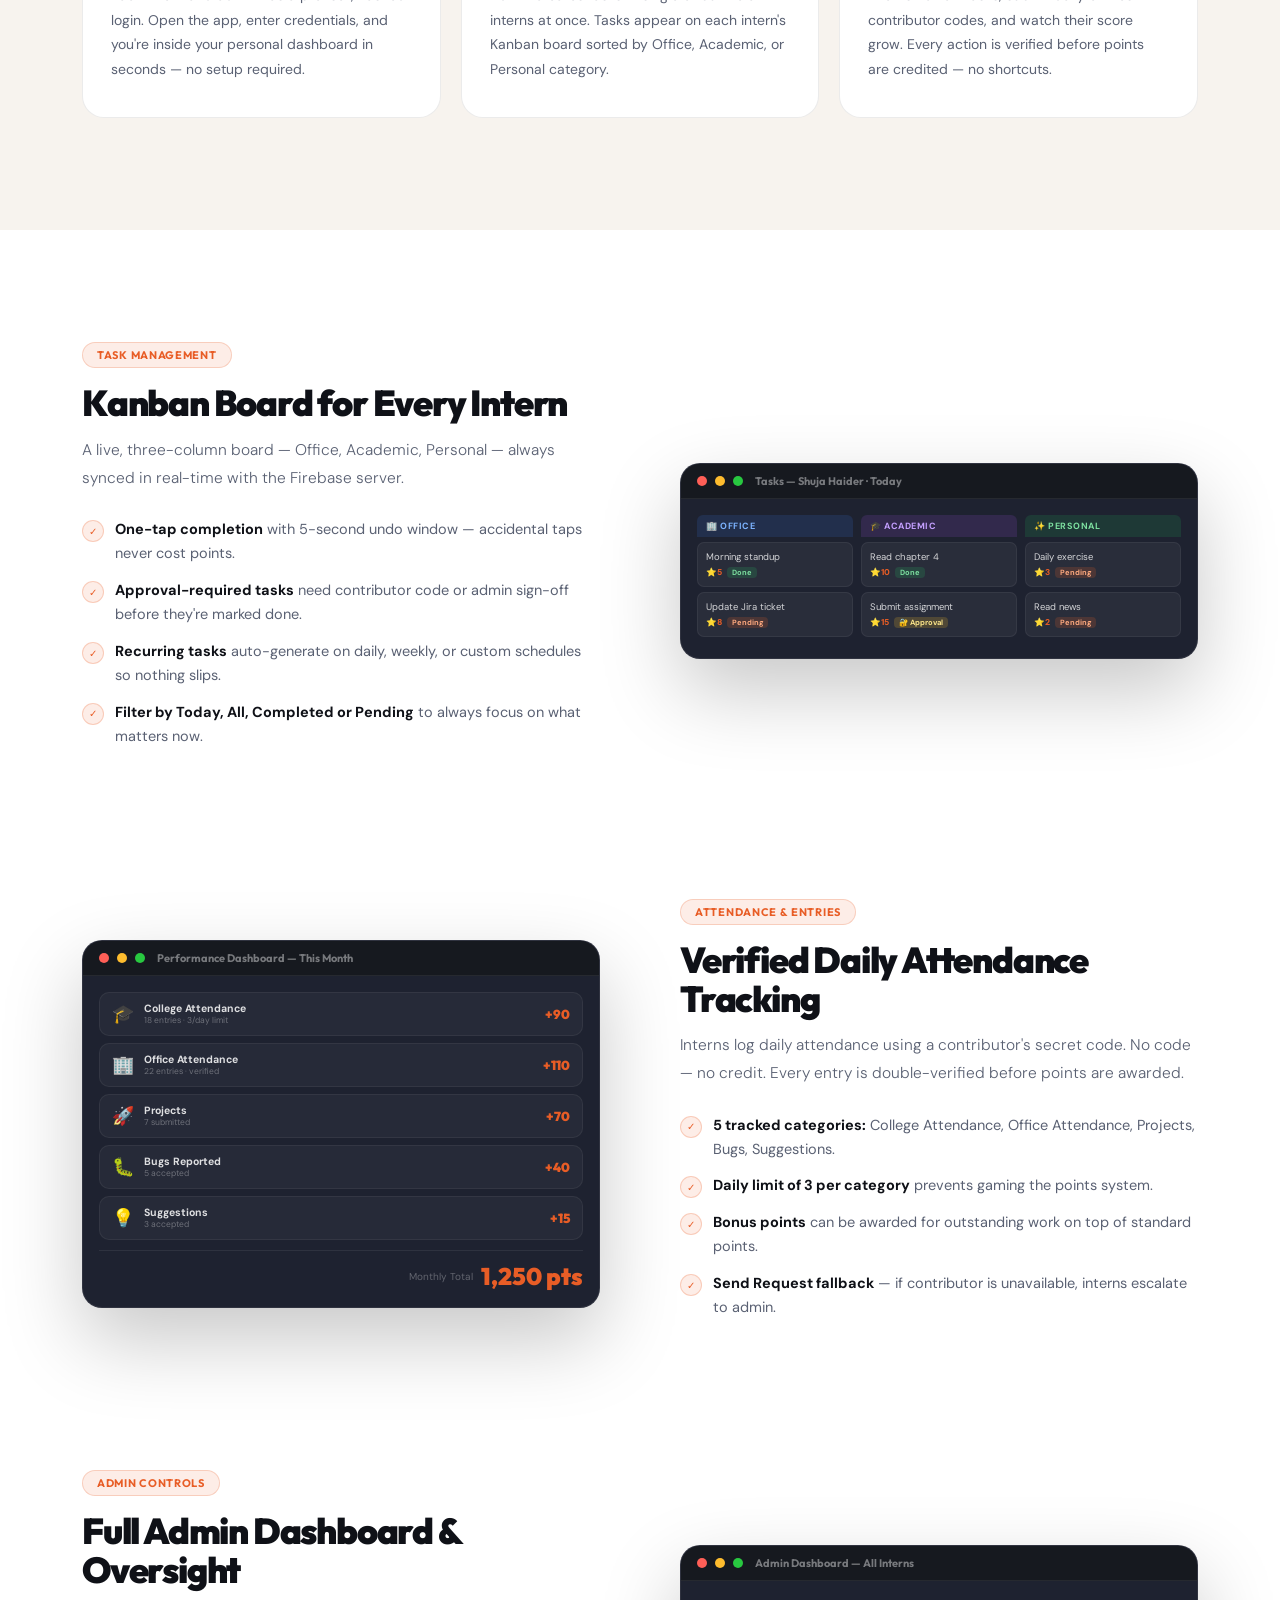
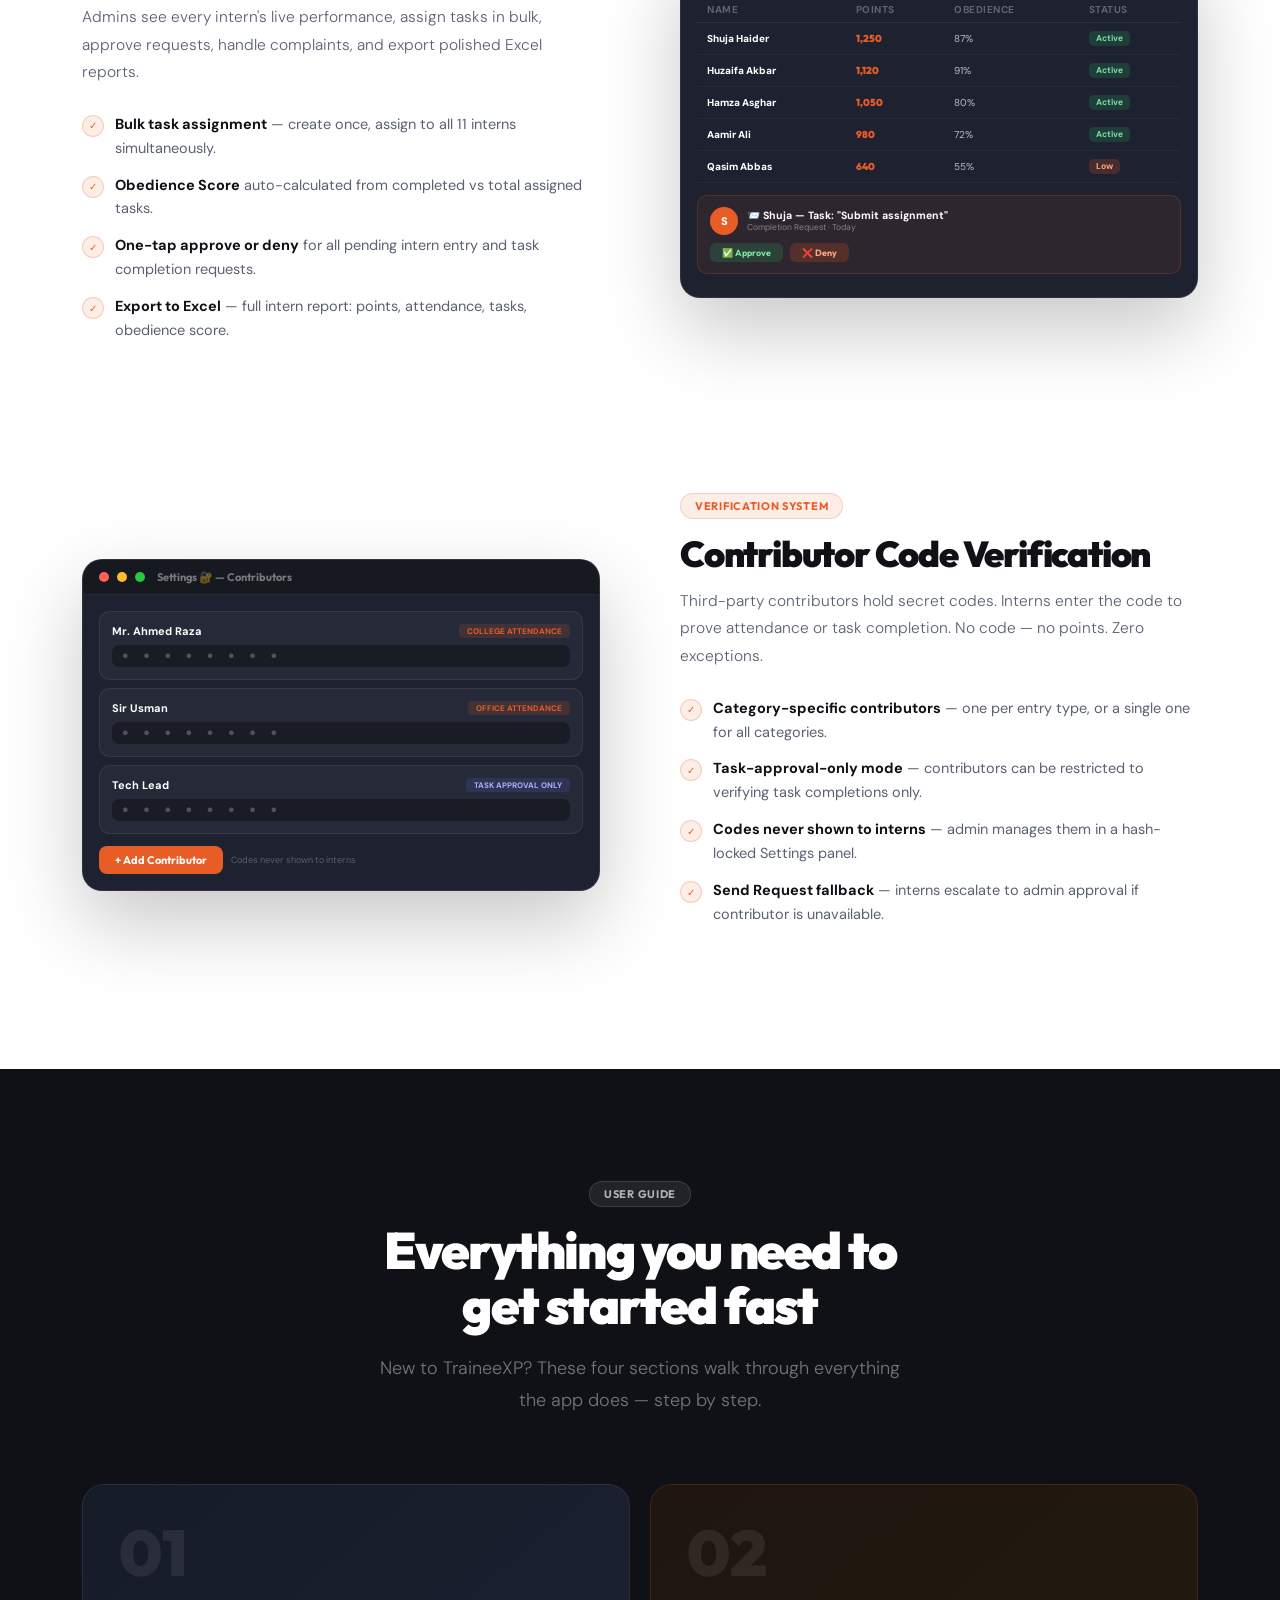
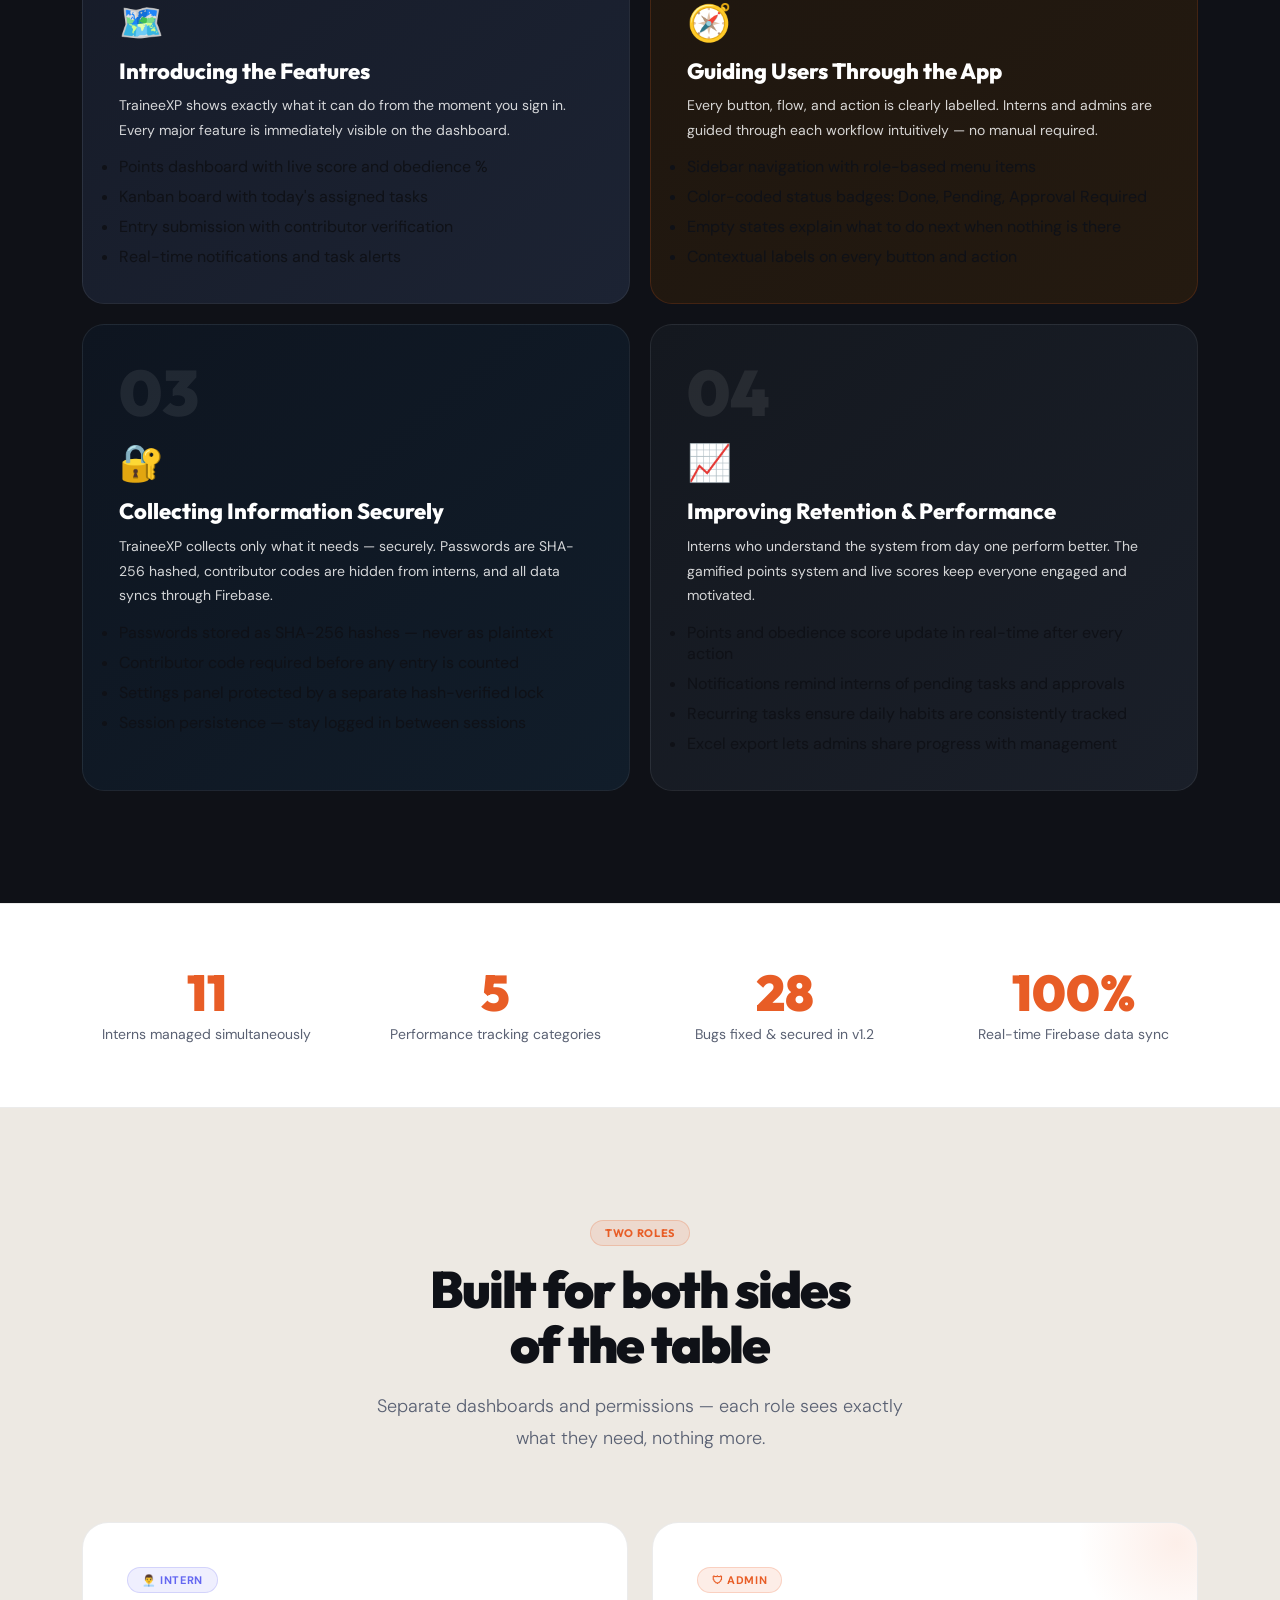
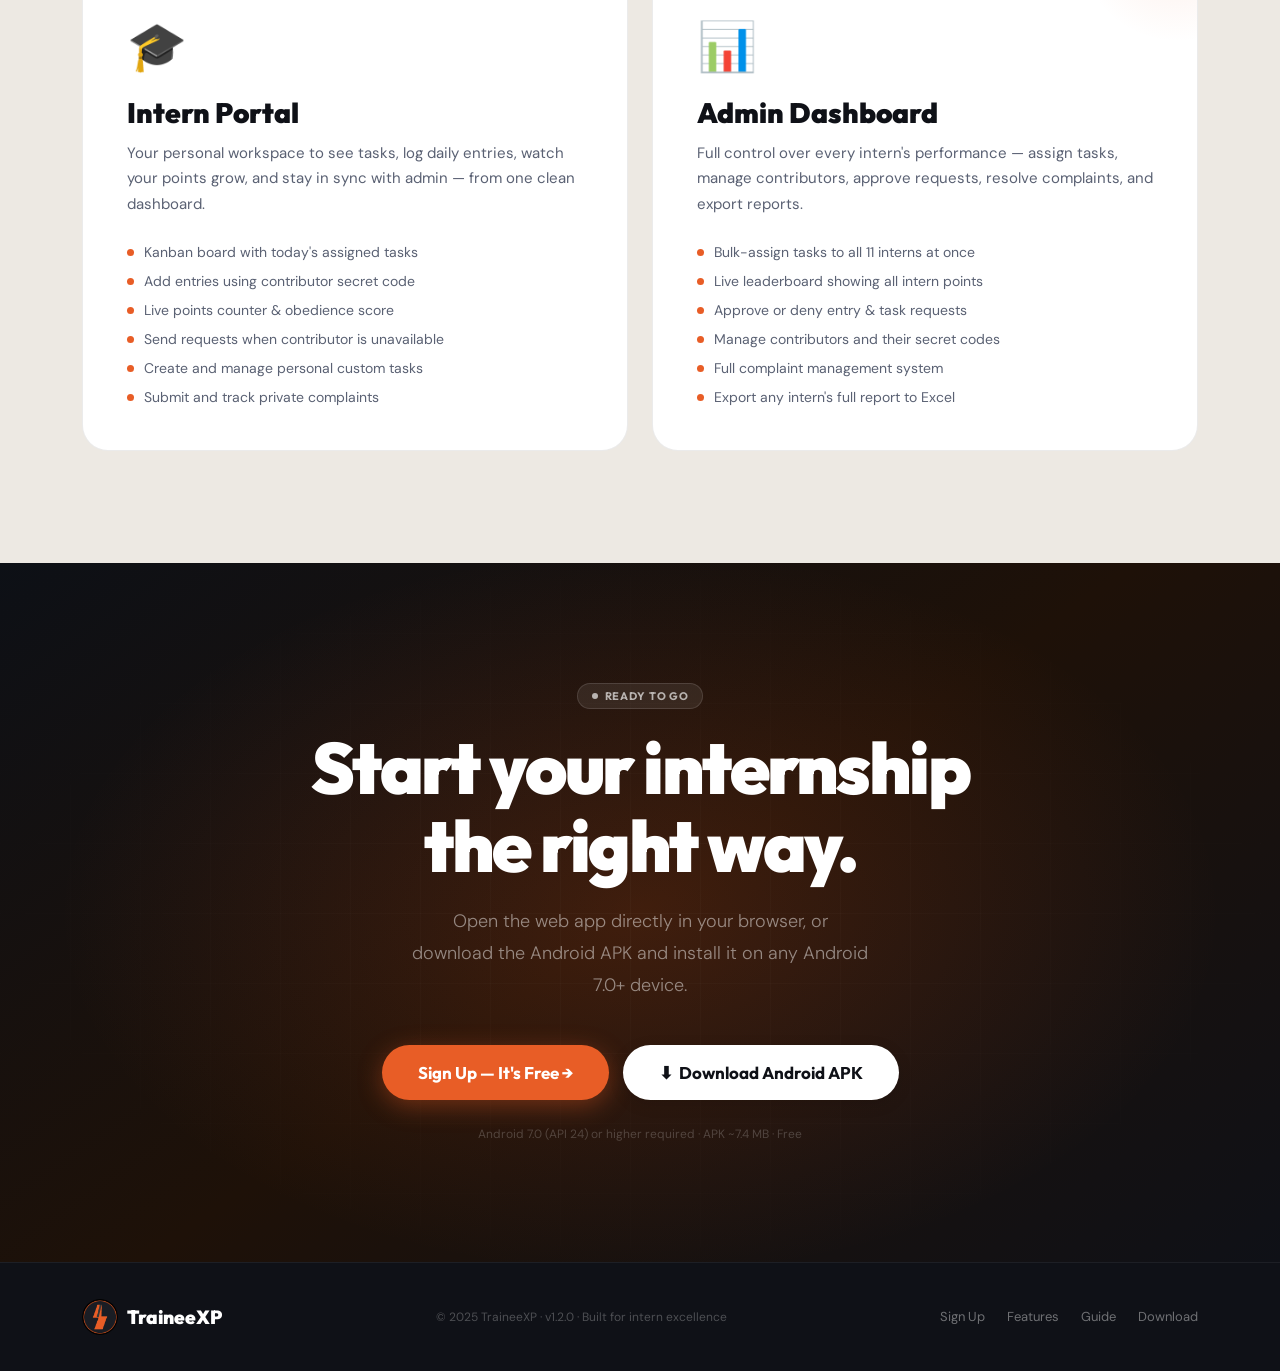
==== commit f6b2f9de: "do it" ====
--- a/landing.html
+++ b/landing.html
@@ -65,46 +65,16 @@
 .nlinks a:hover{color:var(--orange);}
 .nact{display:flex;align-items:center;gap:10px;}
 .nburger{display:none;flex-direction:column;gap:5px;padding:6px;background:none;border:none;cursor:pointer;}
-.nburger span{display:block;width:22px;height:2px;background:#fff;border-radius:2px;transition:.3s;}
-#nav.solid .nburger span{background:var(--txt);}
-
-/* ── Mobile Download Button ── */
-@media(max-width:960px){
-  .mobile-dl-btn{
-    display:flex;
-    align-items:center;
-    justify-content:center;
-    gap:10px;
-    width:calc(100% - 40px);
-    margin:0 20px 12px;
-    padding:18px 24px;
-    background:var(--orange);
-    color:#fff;
-    border-radius:99px;
-    font-family:'Outfit',sans-serif;
-    font-size:17px;
-    font-weight:700;
-    box-shadow:0 6px 28px rgba(232,93,38,.42);
-    cursor:pointer;
-    border:none;
-    text-decoration:none;
-    position:relative;
-    overflow:hidden;
-  }
-  .mobile-dl-btn::after{content:'';position:absolute;top:0;left:-100%;width:100%;height:100%;background:linear-gradient(90deg,transparent,rgba(255,255,255,.18),transparent);animation:sh 2.5s ease-in-out infinite;}
-  .mobile-dl-btn-wrap{display:block;}
-  .ctabtns .btn{width:100%;justify-content:center;}
-  #navDlCircle{display:inline-flex !important;}
-}
+.nburger span{display:block;width:22px;height:2px;background:var(--txt);border-radius:2px;transition:.3s;}
 
 /* ═══════════════════════════════════════════
    MOBILE DRAWER
 ═══════════════════════════════════════════ */
-.drawer{position:fixed;top:70px;left:0;right:0;bottom:0;z-index:999;background:var(--dark);display:none;flex-direction:column;align-items:center;justify-content:center;gap:32px;}
+.drawer{position:fixed;inset:0;z-index:999;background:var(--dark);display:none;flex-direction:column;align-items:center;justify-content:center;gap:32px;}
 .drawer.open{display:flex;}
 .drawer a{font-family:'Outfit',sans-serif;font-size:28px;font-weight:800;color:rgba(255,255,255,.7);transition:.2s;}
 .drawer a:hover{color:var(--orange);}
-.dclose{position:absolute;top:18px;right:20px;width:40px;height:40px;border-radius:50%;display:flex;align-items:center;justify-content:center;font-size:20px;color:rgba(255,255,255,.7);background:rgba(255,255,255,.08);border:1.5px solid rgba(255,255,255,.15);cursor:pointer;z-index:1001;line-height:1;}
+.dclose{position:absolute;top:24px;right:26px;font-size:26px;color:rgba(255,255,255,.6);background:none;border:none;cursor:pointer;}
 
 /* ═══════════════════════════════════════════
    HERO
@@ -271,7 +241,7 @@
 .onboard{background:var(--dark);padding:112px 0;}
 .obgrid{display:grid;grid-template-columns:1fr 1fr;gap:20px;margin-top:68px;}
 .obcard{border-radius:22px;padding:36px;border:1px solid var(--bdr-d);position:relative;overflow:hidden;transition:transform .25s,box-shadow .25s;}
-.obcard:hover{transform:translateY(-4px);box-shadow:0 24px 64px rgba(255, 255, 255, 0.3);}
+.obcard:hover{transform:translateY(-4px);box-shadow:0 24px 64px rgba(0,0,0,.3);}
 .oba{background:linear-gradient(140deg,#161b28,#1c2333);}
 .obb{background:linear-gradient(140deg,#1e160f,#241a10);border-color:rgba(232,93,38,.18);}
 .obc{background:linear-gradient(140deg,#0e1520,#111d2a);}
@@ -379,14 +349,9 @@
         <a href="index.html" class="btn btn-od" style="padding:9px 22px;font-size:14px;">Sign Up</a>
         <a href="#download" class="btn btn-o" style="padding:9px 22px;font-size:14px;" id="navDl">⬇ Download APK</a>
       </div>
-      <div style="display:flex;align-items:center;gap:8px;">
-        <a href="#download" id="navDlCircle" title="Download APK" style="display:none;width:42px;height:42px;border-radius:50%;background:var(--orange);color:#fff;align-items:center;justify-content:center;box-shadow:0 4px 16px rgba(232,93,38,.45);flex-shrink:0;text-decoration:none;">
-          <svg width="18" height="18" viewBox="0 0 24 24" fill="none" stroke="currentColor" stroke-width="2.5" stroke-linecap="round" stroke-linejoin="round"><path d="M21 15v4a2 2 0 0 1-2 2H5a2 2 0 0 1-2-2v-4"/><polyline points="7 10 12 15 17 10"/><line x1="12" y1="15" x2="12" y2="3"/></svg>
-        </a>
       <button class="nburger" onclick="openDrawer()" aria-label="Menu">
         <span></span><span></span><span></span>
       </button>
-      </div>
     </div>
   </div>
 </nav>
@@ -689,7 +654,7 @@
         <div class="obnum">01</div><div class="obico">🗺️</div>
         <h3 class="obh">Introducing the Features</h3>
         <p class="obp">TraineeXP shows exactly what it can do from the moment you sign in. Every major feature is immediately visible on the dashboard.</p>
-        <ul class="obul" class="obul" style="color:#fff;">
+        <ul class="obul">
           <li>Points dashboard with live score and obedience %</li>
           <li>Kanban board with today's assigned tasks</li>
           <li>Entry submission with contributor verification</li>
@@ -700,7 +665,7 @@
         <div class="obnum">02</div><div class="obico">🧭</div>
         <h3 class="obh">Guiding Users Through the App</h3>
         <p class="obp">Every button, flow, and action is clearly labelled. Interns and admins are guided through each workflow intuitively — no manual required.</p>
-        <ul class="obul" style="color:#fff;">
+        <ul class="obul">
           <li>Sidebar navigation with role-based menu items</li>
           <li>Color-coded status badges: Done, Pending, Approval Required</li>
           <li>Empty states explain what to do next when nothing is there</li>
@@ -711,7 +676,7 @@
         <div class="obnum">03</div><div class="obico">🔐</div>
         <h3 class="obh">Collecting Information Securely</h3>
         <p class="obp">TraineeXP collects only what it needs — securely. Passwords are SHA-256 hashed, contributor codes are hidden from interns, and all data syncs through Firebase.</p>
-        <ul class="obul" class="obul" style="color:#fff;">
+        <ul class="obul">
           <li>Passwords stored as SHA-256 hashes — never as plaintext</li>
           <li>Contributor code required before any entry is counted</li>
           <li>Settings panel protected by a separate hash-verified lock</li>
@@ -722,7 +687,7 @@
         <div class="obnum">04</div><div class="obico">📈</div>
         <h3 class="obh">Improving Retention & Performance</h3>
         <p class="obp">Interns who understand the system from day one perform better. The gamified points system and live scores keep everyone engaged and motivated.</p>
-        <ul class="obul" class="obul" style="color:#fff;">
+        <ul class="obul">
           <li>Points and obedience score update in real-time after every action</li>
           <li>Notifications remind interns of pending tasks and approvals</li>
           <li>Recurring tasks ensure daily habits are consistently tracked</li>
@@ -827,7 +792,7 @@
   a.download = 'TraineeXP-v1.2.0.apk';
   document.body.appendChild(a); a.click(); document.body.removeChild(a);
 }
-['ctaDl','heroDl','navDl','navDlCircle'].forEach(id => {
+['ctaDl','heroDl','navDl'].forEach(id => {
   const el = document.getElementById(id);
   if (el) el.addEventListener('click', function(e){ e.preventDefault(); dlApk(); });
 });
